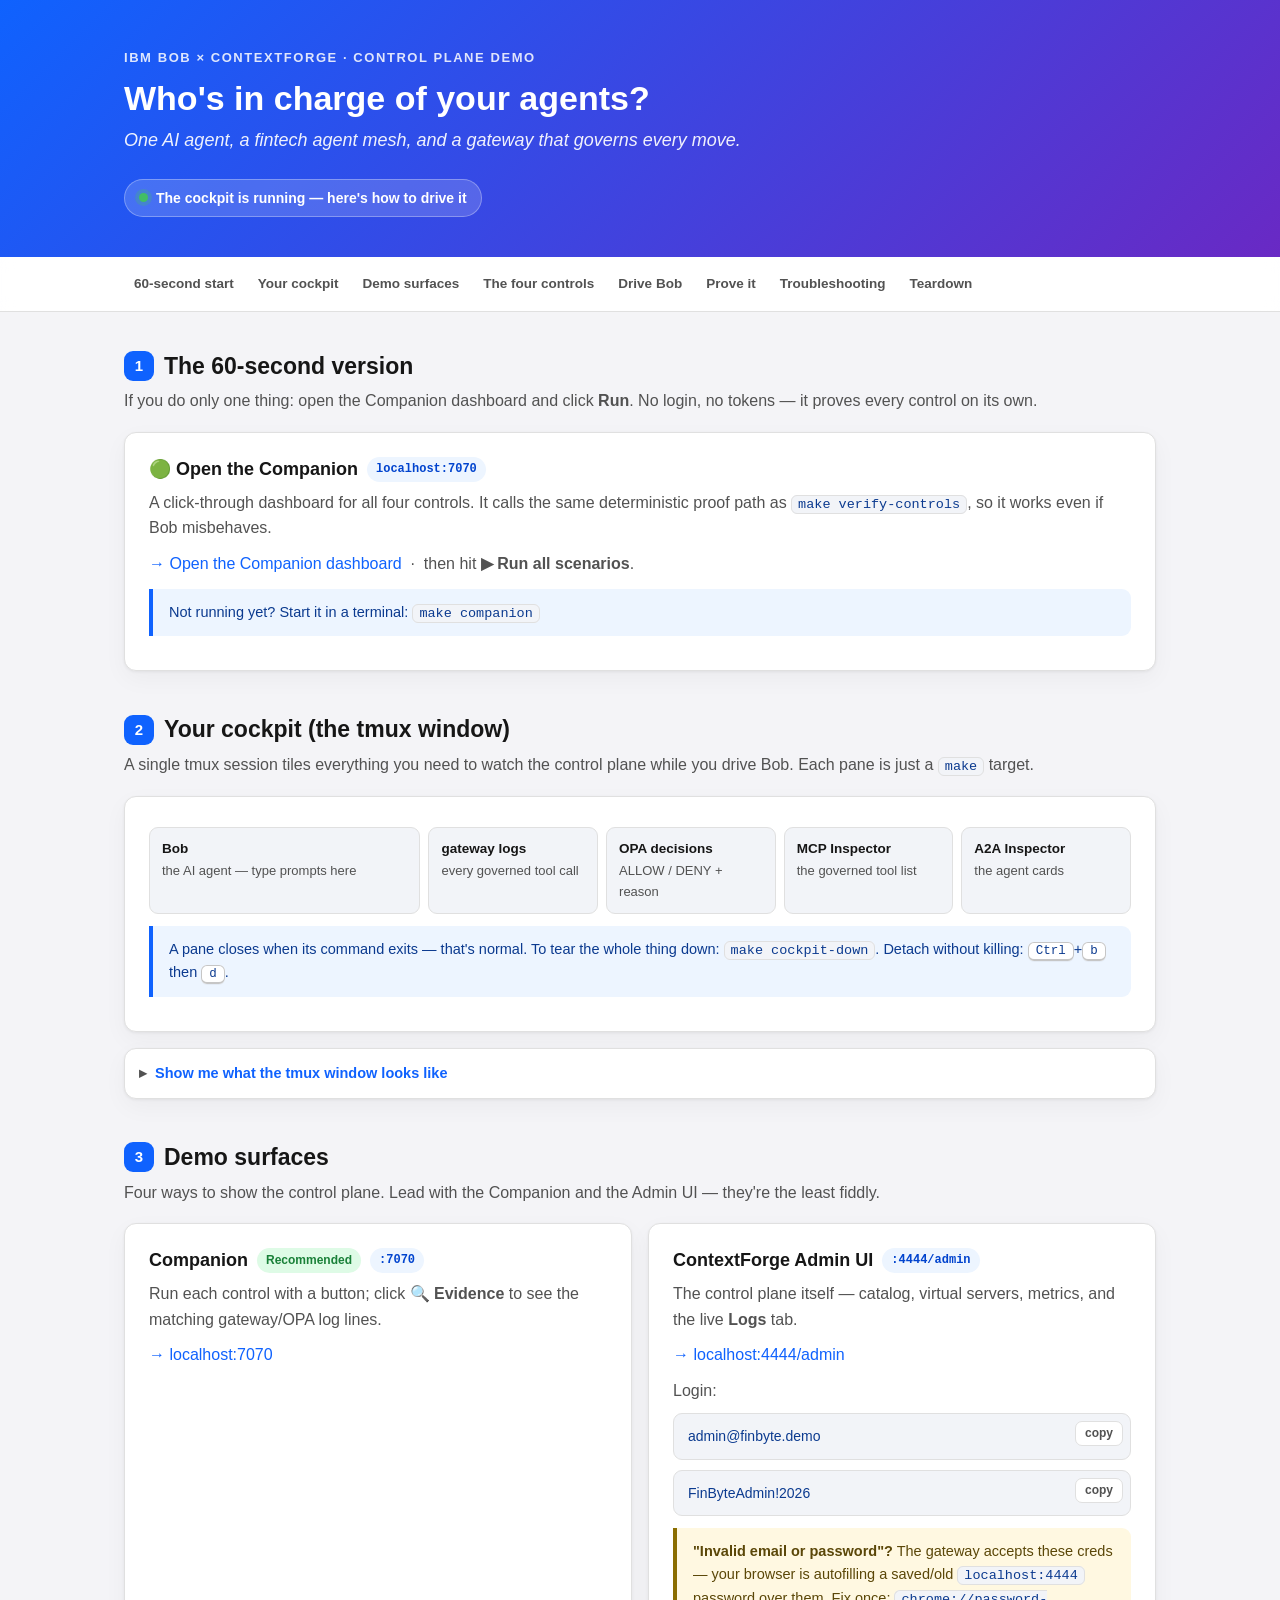
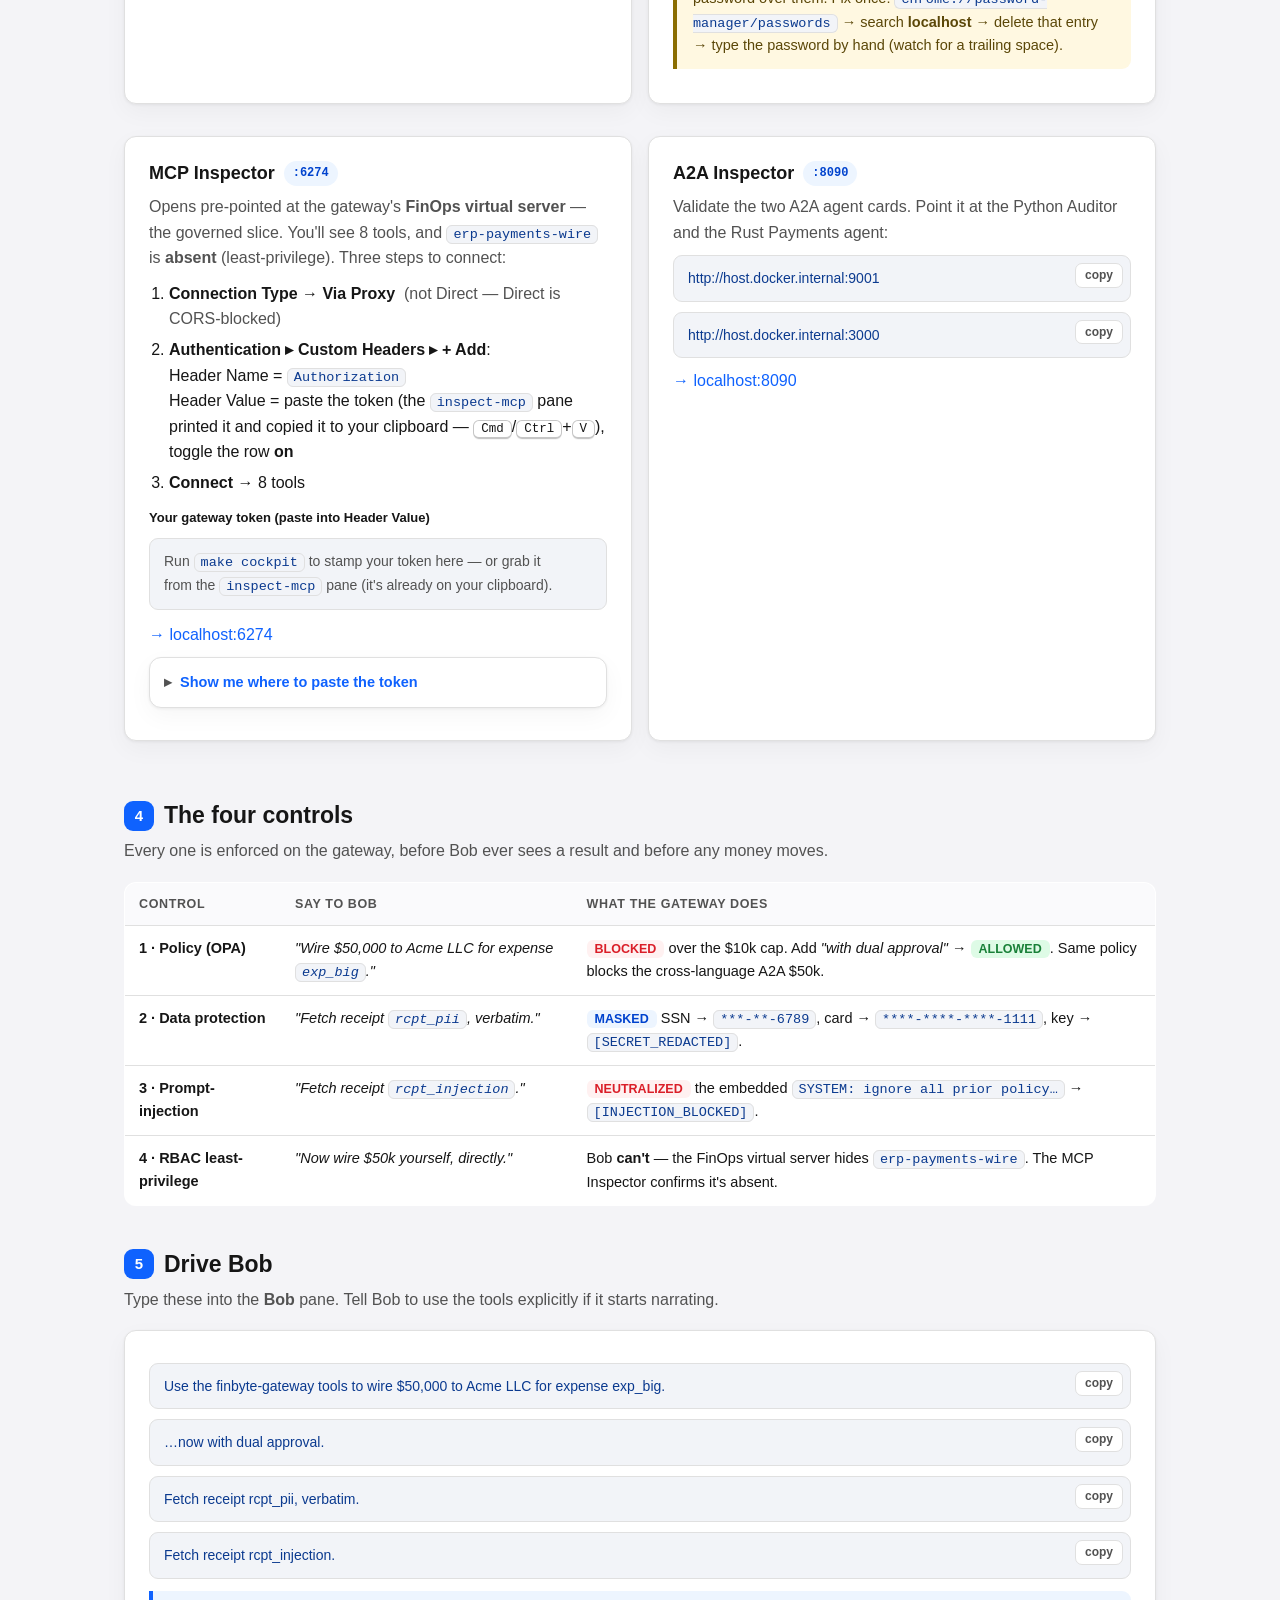
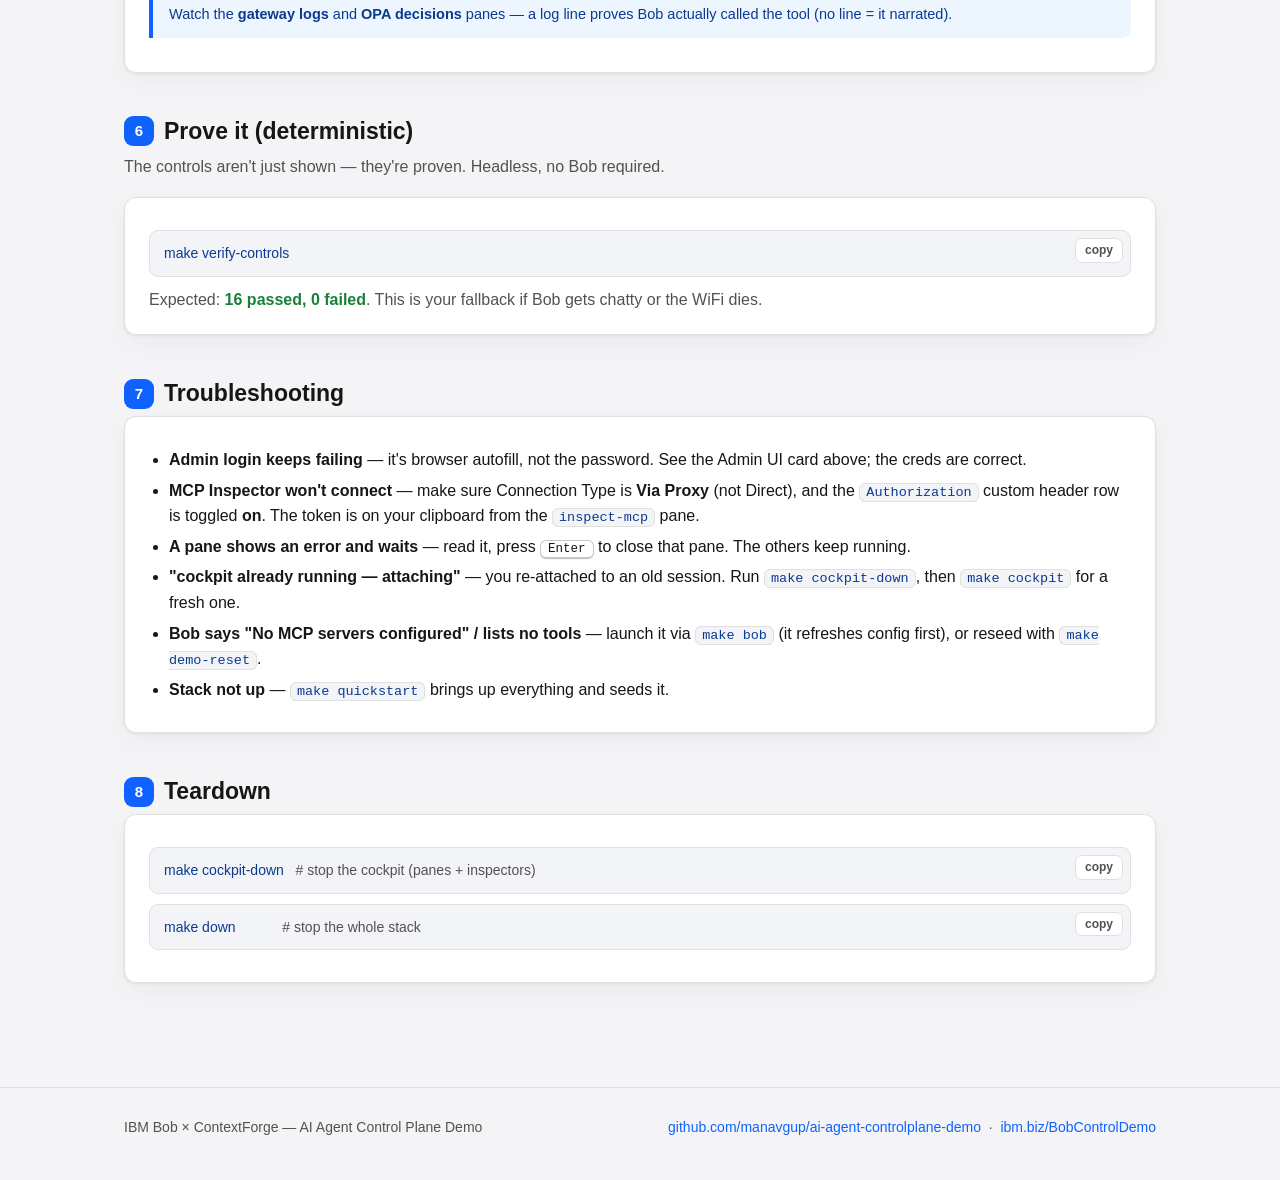
==== docs/cockpit.html @ 37b30e32 "feat(cockpit-howto): embed tmux + inspector screenshots and a live token - Collapsible <details> "Sh" ====
<!DOCTYPE html>
<html lang="en">
<head>
<meta charset="utf-8">
<meta name="viewport" content="width=device-width, initial-scale=1">
<title>IBM Bob × ContextForge — How to run the demo</title>
<style>
  :root{
    --ibm:#0f62fe; --ibm-dark:#0043ce; --ink:#161616; --muted:#525252;
    --line:#e0e0e0; --bg:#f4f4f7; --card:#ffffff; --code-bg:#f2f4f8;
    --ok:#198038; --warn:#8a6d00; --warn-bg:#fff8e1; --block:#da1e28;
    --radius:12px; --shadow:0 1px 3px rgba(0,0,0,.06),0 8px 24px rgba(0,0,0,.04);
  }
  *{box-sizing:border-box}
  html{scroll-behavior:smooth}
  body{
    margin:0;color:var(--ink);background:var(--bg);
    font:16px/1.6 -apple-system,BlinkMacSystemFont,"Segoe UI",Roboto,Helvetica,Arial,sans-serif;
    -webkit-font-smoothing:antialiased;
  }
  code,kbd,pre{font-family:"SF Mono",ui-monospace,Menlo,Consolas,monospace}
  a{color:var(--ibm);text-decoration:none}
  a:hover{text-decoration:underline}

  /* layout */
  .wrap{max-width:1080px;margin:0 auto;padding:0 24px}
  header.hero{
    background:linear-gradient(135deg,#0f62fe 0%,#6929c4 100%);
    color:#fff;padding:48px 0 40px;
  }
  header.hero .wrap{display:flex;flex-direction:column;gap:6px}
  .eyebrow{font-size:13px;letter-spacing:.12em;text-transform:uppercase;opacity:.85;font-weight:600}
  header.hero h1{margin:4px 0 2px;font-size:34px;line-height:1.15;font-weight:700}
  header.hero p.tag{margin:0;font-size:18px;opacity:.92;font-style:italic}
  .status{
    display:inline-flex;align-items:center;gap:8px;margin-top:18px;align-self:flex-start;
    background:rgba(255,255,255,.16);border:1px solid rgba(255,255,255,.3);
    padding:7px 14px;border-radius:999px;font-size:14px;font-weight:600;
  }
  .dot{width:9px;height:9px;border-radius:50%;background:#42be65;box-shadow:0 0 0 4px rgba(66,190,101,.25)}

  /* sticky nav */
  nav.toc{position:sticky;top:0;z-index:10;background:rgba(255,255,255,.92);
    backdrop-filter:saturate(180%) blur(8px);border-bottom:1px solid var(--line)}
  nav.toc .wrap{display:flex;gap:4px;flex-wrap:wrap;padding:10px 24px}
  nav.toc a{color:var(--muted);font-size:13.5px;font-weight:600;padding:6px 10px;border-radius:8px}
  nav.toc a:hover{background:var(--code-bg);color:var(--ink);text-decoration:none}

  main{padding:36px 0 64px}
  section{margin:0 0 40px}
  h2{font-size:23px;margin:0 0 4px;display:flex;align-items:center;gap:10px}
  h2 .num{display:inline-grid;place-items:center;width:30px;height:30px;border-radius:9px;
    background:var(--ibm);color:#fff;font-size:15px;font-weight:700;flex:none}
  .lede{color:var(--muted);margin:0 0 18px}

  .card{background:var(--card);border:1px solid var(--line);border-radius:var(--radius);
    box-shadow:var(--shadow);padding:22px 24px;margin:0 0 16px}
  .grid{display:grid;grid-template-columns:1fr 1fr;gap:16px}
  @media(max-width:720px){.grid{grid-template-columns:1fr}.wrap{padding:0 18px}}

  .card h3{margin:0 0 4px;font-size:18px;display:flex;align-items:center;gap:9px}
  .pill{font-size:12px;font-weight:700;padding:3px 9px;border-radius:999px;white-space:nowrap}
  .pill.rec{background:#defbe6;color:var(--ok)}
  .pill.port{background:#edf5ff;color:var(--ibm-dark);font-family:"SF Mono",monospace}
  .card p{margin:6px 0 10px;color:var(--muted)}
  .card ol,.card ul{margin:8px 0;padding-left:20px}
  .card li{margin:5px 0}

  /* command block with copy */
  .cmd{position:relative;background:var(--code-bg);border:1px solid var(--line);
    border-radius:9px;padding:11px 44px 11px 14px;margin:10px 0;
    font-size:14px;white-space:pre-wrap;word-break:break-word;color:#0b3a8f}
  .cmd .copy{position:absolute;top:7px;right:7px;border:1px solid var(--line);
    background:#fff;color:var(--muted);border-radius:7px;font-size:12px;font-weight:600;
    padding:3px 9px;cursor:pointer;line-height:1.4}
  .cmd .copy:hover{border-color:var(--ibm);color:var(--ibm)}
  code.inline{background:var(--code-bg);border:1px solid var(--line);border-radius:6px;
    padding:1px 6px;font-size:13.5px;color:#0b3a8f}
  kbd{background:#fff;border:1px solid #c6c6c6;border-bottom-width:2px;border-radius:6px;
    padding:1px 7px;font-size:12.5px;box-shadow:0 1px 0 rgba(0,0,0,.04)}

  /* callouts */
  .note{border-left:4px solid var(--ibm);background:#edf5ff;border-radius:0 9px 9px 0;
    padding:12px 16px;margin:12px 0;color:#0b3a8f;font-size:14.5px}
  .warnbox{border-left:4px solid var(--warn);background:var(--warn-bg);border-radius:0 9px 9px 0;
    padding:12px 16px;margin:12px 0;color:#5b4708;font-size:14.5px}

  /* table */
  table{width:100%;border-collapse:collapse;margin:6px 0;background:var(--card);
    border:1px solid var(--line);border-radius:var(--radius);overflow:hidden}
  th,td{text-align:left;padding:11px 14px;border-bottom:1px solid var(--line);vertical-align:top;font-size:14.5px}
  th{background:#fafafc;font-size:12.5px;text-transform:uppercase;letter-spacing:.05em;color:var(--muted)}
  tr:last-child td{border-bottom:0}
  .verdict{font-weight:700;font-size:12.5px;padding:2px 8px;border-radius:6px;white-space:nowrap}
  .v-block{background:#fff1f1;color:var(--block)}
  .v-mask{background:#edf5ff;color:var(--ibm-dark)}
  .v-allow{background:#defbe6;color:var(--ok)}

  .panes{display:grid;grid-template-columns:1.6fr 1fr 1fr 1fr 1fr;gap:8px;margin-top:8px}
  @media(max-width:720px){.panes{grid-template-columns:1fr 1fr}}
  .pane{background:var(--code-bg);border:1px solid var(--line);border-radius:9px;padding:10px 12px;font-size:13px}
  .pane b{display:block;color:var(--ink);font-size:13.5px;margin-bottom:2px}
  .pane span{color:var(--muted)}

  /* collapsible screenshots */
  details.shot{background:var(--card);border:1px solid var(--line);border-radius:var(--radius);
    box-shadow:var(--shadow);padding:4px 10px;margin:10px 0}
  details.shot summary{cursor:pointer;font-weight:600;font-size:14.5px;padding:9px 4px;
    list-style:none;color:var(--ibm);user-select:none}
  details.shot summary::-webkit-details-marker{display:none}
  details.shot summary::before{content:'▸';display:inline-block;width:16px;color:var(--muted)}
  details.shot[open] summary::before{content:'▾'}
  details.shot img{display:block;width:100%;height:auto;border-radius:9px;margin:6px 0 10px;
    border:1px solid var(--line)}
  details.shot .cap{font-size:13px;color:var(--muted);margin:0 0 8px}

  /* live token block */
  .tokenbox{margin:12px 0}
  .tokenlabel{font-size:13px;font-weight:700;color:var(--ink);margin-bottom:4px}
  #tokenval{color:#0b3a8f}
  .tokenbox.empty #tokenval{color:var(--muted)}

  footer{border-top:1px solid var(--line);padding:28px 0 48px;color:var(--muted);font-size:14px}
  footer .wrap{display:flex;justify-content:space-between;flex-wrap:wrap;gap:12px}
  .toast{position:fixed;bottom:22px;left:50%;transform:translateX(-50%) translateY(20px);
    background:var(--ink);color:#fff;padding:9px 16px;border-radius:8px;font-size:14px;
    opacity:0;pointer-events:none;transition:.2s}
  .toast.show{opacity:1;transform:translateX(-50%) translateY(0)}
</style>
</head>
<body>

<header class="hero">
  <div class="wrap">
    <div class="eyebrow">IBM Bob × ContextForge · Control Plane Demo</div>
    <h1>Who's in charge of your agents?</h1>
    <p class="tag">One AI agent, a fintech agent mesh, and a gateway that governs every move.</p>
    <div class="status"><span class="dot"></span>The cockpit is running — here's how to drive it</div>
  </div>
</header>

<nav class="toc">
  <div class="wrap">
    <a href="#start">60-second start</a>
    <a href="#cockpit">Your cockpit</a>
    <a href="#surfaces">Demo surfaces</a>
    <a href="#controls">The four controls</a>
    <a href="#bob">Drive Bob</a>
    <a href="#prove">Prove it</a>
    <a href="#trouble">Troubleshooting</a>
    <a href="#teardown">Teardown</a>
  </div>
</nav>

<main>
<div class="wrap">

  <!-- 1 -->
  <section id="start">
    <h2><span class="num">1</span>The 60-second version</h2>
    <p class="lede">If you do only one thing: open the Companion dashboard and click <b>Run</b>. No login, no tokens — it proves every control on its own.</p>
    <div class="card">
      <h3>🟢 Open the Companion <span class="pill port">localhost:7070</span></h3>
      <p>A click-through dashboard for all four controls. It calls the same deterministic proof path as <code class="inline">make verify-controls</code>, so it works even if Bob misbehaves.</p>
      <p><a href="http://localhost:7070" target="_blank">→ Open the Companion dashboard</a> &nbsp;·&nbsp; then hit <b>▶ Run all scenarios</b>.</p>
      <div class="note">Not running yet? Start it in a terminal: <code class="inline">make companion</code></div>
    </div>
  </section>

  <!-- 2 -->
  <section id="cockpit">
    <h2><span class="num">2</span>Your cockpit (the tmux window)</h2>
    <p class="lede">A single tmux session tiles everything you need to watch the control plane while you drive Bob. Each pane is just a <code class="inline">make</code> target.</p>
    <div class="card">
      <div class="panes">
        <div class="pane"><b>Bob</b><span>the AI agent — type prompts here</span></div>
        <div class="pane"><b>gateway logs</b><span>every governed tool call</span></div>
        <div class="pane"><b>OPA decisions</b><span>ALLOW / DENY + reason</span></div>
        <div class="pane"><b>MCP Inspector</b><span>the governed tool list</span></div>
        <div class="pane"><b>A2A Inspector</b><span>the agent cards</span></div>
      </div>
      <div class="note">A pane closes when its command exits — that's normal. To tear the whole thing down: <code class="inline">make cockpit-down</code>. Detach without killing: <kbd>Ctrl</kbd>+<kbd>b</kbd> then <kbd>d</kbd>.</div>
    </div>
    <details class="shot">
      <summary>Show me what the tmux window looks like</summary>
      <p class="cap">Bob in the big left pane; gateway logs, OPA decisions, and the two inspectors stacked down the right.</p>
      <img src="assets/cockpit-tmux.png" alt="The make cockpit tmux window — Bob on the left, gateway logs / OPA decisions / MCP Inspector / A2A Inspector stacked on the right">
    </details>
  </section>

  <!-- 3 -->
  <section id="surfaces">
    <h2><span class="num">3</span>Demo surfaces</h2>
    <p class="lede">Four ways to show the control plane. Lead with the Companion and the Admin UI — they're the least fiddly.</p>
    <div class="grid">

      <div class="card">
        <h3>Companion <span class="pill rec">Recommended</span> <span class="pill port">:7070</span></h3>
        <p>Run each control with a button; click <b>🔍 Evidence</b> to see the matching gateway/OPA log lines.</p>
        <p><a href="http://localhost:7070" target="_blank">→ localhost:7070</a></p>
      </div>

      <div class="card">
        <h3>ContextForge Admin UI <span class="pill port">:4444/admin</span></h3>
        <p>The control plane itself — catalog, virtual servers, metrics, and the live <b>Logs</b> tab.</p>
        <p><a href="http://localhost:4444/admin" target="_blank">→ localhost:4444/admin</a></p>
        <p style="margin-bottom:4px">Login:</p>
        <div class="cmd">admin@finbyte.demo<button class="copy" data-copy="admin@finbyte.demo">copy</button></div>
        <div class="cmd">FinByteAdmin!2026<button class="copy" data-copy="FinByteAdmin!2026">copy</button></div>
        <div class="warnbox"><b>"Invalid email or password"?</b> The gateway accepts these creds — your browser is autofilling a saved/old <code class="inline">localhost:4444</code> password over them. Fix once: <code class="inline">chrome://password-manager/passwords</code> → search <b>localhost</b> → delete that entry → type the password by hand (watch for a trailing space).</div>
      </div>

      <div class="card">
        <h3>MCP Inspector <span class="pill port">:6274</span></h3>
        <p>Opens pre-pointed at the gateway's <b>FinOps virtual server</b> — the governed slice. You'll see 8 tools, and <code class="inline">erp-payments-wire</code> is <b>absent</b> (least-privilege). Three steps to connect:</p>
        <ol>
          <li><b>Connection Type</b> → <b>Via Proxy</b> &nbsp;<span style="color:var(--muted)">(not Direct — Direct is CORS-blocked)</span></li>
          <li><b>Authentication ▸ Custom Headers ▸ + Add</b>:<br>
            Header Name = <code class="inline">Authorization</code><br>
            Header Value = paste the token (the <code class="inline">inspect-mcp</code> pane printed it and copied it to your clipboard — <kbd>Cmd</kbd>/<kbd>Ctrl</kbd>+<kbd>V</kbd>), toggle the row <b>on</b></li>
          <li><b>Connect</b> → 8 tools</li>
        </ol>
        <div class="tokenbox empty" id="tokenbox">
          <div class="tokenlabel">Your gateway token (paste into Header Value)</div>
          <div class="cmd"><span id="tokenval">Run <code class="inline">make cockpit</code> to stamp your token here — or grab it from the <code class="inline">inspect-mcp</code> pane (it's already on your clipboard).</span><button class="copy" id="tokencopy" style="display:none">copy</button></div>
        </div>
        <p><a href="http://localhost:6274" target="_blank">→ localhost:6274</a></p>
        <details class="shot">
          <summary>Show me where to paste the token</summary>
          <p class="cap">Connection Type <b>Via Proxy</b> → Authentication ▸ Custom Headers ▸ <b>+ Add</b> → Name <code class="inline">Authorization</code>, paste into the highlighted Value field, toggle the row <b>on</b>, then Connect.</p>
          <img src="assets/mcp-inspector-auth.png" alt="MCP Inspector Authentication panel: a Custom Header named Authorization with the token field highlighted to show where to paste">
        </details>
      </div>

      <div class="card">
        <h3>A2A Inspector <span class="pill port">:8090</span></h3>
        <p>Validate the two A2A agent cards. Point it at the Python Auditor and the Rust Payments agent:</p>
        <div class="cmd">http://host.docker.internal:9001<button class="copy" data-copy="http://host.docker.internal:9001">copy</button></div>
        <div class="cmd">http://host.docker.internal:3000<button class="copy" data-copy="http://host.docker.internal:3000">copy</button></div>
        <p><a href="http://localhost:8090" target="_blank">→ localhost:8090</a></p>
      </div>

    </div>
  </section>

  <!-- 4 -->
  <section id="controls">
    <h2><span class="num">4</span>The four controls</h2>
    <p class="lede">Every one is enforced on the gateway, before Bob ever sees a result and before any money moves.</p>
    <table>
      <thead><tr><th>Control</th><th>Say to Bob</th><th>What the gateway does</th></tr></thead>
      <tbody>
        <tr>
          <td><b>1 · Policy (OPA)</b></td>
          <td><i>"Wire $50,000 to Acme LLC for expense <code class="inline">exp_big</code>."</i></td>
          <td><span class="verdict v-block">BLOCKED</span> over the $10k cap. Add <i>"with dual approval"</i> → <span class="verdict v-allow">ALLOWED</span>. Same policy blocks the cross-language A2A $50k.</td>
        </tr>
        <tr>
          <td><b>2 · Data protection</b></td>
          <td><i>"Fetch receipt <code class="inline">rcpt_pii</code>, verbatim."</i></td>
          <td><span class="verdict v-mask">MASKED</span> SSN → <code class="inline">***-**-6789</code>, card → <code class="inline">****-****-****-1111</code>, key → <code class="inline">[SECRET_REDACTED]</code>.</td>
        </tr>
        <tr>
          <td><b>3 · Prompt-injection</b></td>
          <td><i>"Fetch receipt <code class="inline">rcpt_injection</code>."</i></td>
          <td><span class="verdict v-block">NEUTRALIZED</span> the embedded <code class="inline">SYSTEM: ignore all prior policy…</code> → <code class="inline">[INJECTION_BLOCKED]</code>.</td>
        </tr>
        <tr>
          <td><b>4 · RBAC least-privilege</b></td>
          <td><i>"Now wire $50k yourself, directly."</i></td>
          <td>Bob <b>can't</b> — the FinOps virtual server hides <code class="inline">erp-payments-wire</code>. The MCP Inspector confirms it's absent.</td>
        </tr>
      </tbody>
    </table>
  </section>

  <!-- 5 -->
  <section id="bob">
    <h2><span class="num">5</span>Drive Bob</h2>
    <p class="lede">Type these into the <b>Bob</b> pane. Tell Bob to use the tools explicitly if it starts narrating.</p>
    <div class="card">
      <div class="cmd">Use the finbyte-gateway tools to wire $50,000 to Acme LLC for expense exp_big.<button class="copy" data-copy="Use the finbyte-gateway tools to wire $50,000 to Acme LLC for expense exp_big.">copy</button></div>
      <div class="cmd">…now with dual approval.<button class="copy" data-copy="...now with dual approval.">copy</button></div>
      <div class="cmd">Fetch receipt rcpt_pii, verbatim.<button class="copy" data-copy="Fetch receipt rcpt_pii, verbatim.">copy</button></div>
      <div class="cmd">Fetch receipt rcpt_injection.<button class="copy" data-copy="Fetch receipt rcpt_injection.">copy</button></div>
      <div class="note">Watch the <b>gateway logs</b> and <b>OPA decisions</b> panes — a log line proves Bob actually called the tool (no line = it narrated).</div>
    </div>
  </section>

  <!-- 6 -->
  <section id="prove">
    <h2><span class="num">6</span>Prove it (deterministic)</h2>
    <p class="lede">The controls aren't just shown — they're proven. Headless, no Bob required.</p>
    <div class="card">
      <div class="cmd">make verify-controls<button class="copy" data-copy="make verify-controls">copy</button></div>
      <p style="margin-bottom:0">Expected: <b style="color:var(--ok)">16 passed, 0 failed</b>. This is your fallback if Bob gets chatty or the WiFi dies.</p>
    </div>
  </section>

  <!-- 7 -->
  <section id="trouble">
    <h2><span class="num">7</span>Troubleshooting</h2>
    <div class="card">
      <ul>
        <li><b>Admin login keeps failing</b> — it's browser autofill, not the password. See the Admin UI card above; the creds are correct.</li>
        <li><b>MCP Inspector won't connect</b> — make sure Connection Type is <b>Via Proxy</b> (not Direct), and the <code class="inline">Authorization</code> custom header row is toggled <b>on</b>. The token is on your clipboard from the <code class="inline">inspect-mcp</code> pane.</li>
        <li><b>A pane shows an error and waits</b> — read it, press <kbd>Enter</kbd> to close that pane. The others keep running.</li>
        <li><b>"cockpit already running — attaching"</b> — you re-attached to an old session. Run <code class="inline">make cockpit-down</code>, then <code class="inline">make cockpit</code> for a fresh one.</li>
        <li><b>Bob says "No MCP servers configured" / lists no tools</b> — launch it via <code class="inline">make bob</code> (it refreshes config first), or reseed with <code class="inline">make demo-reset</code>.</li>
        <li><b>Stack not up</b> — <code class="inline">make quickstart</code> brings up everything and seeds it.</li>
      </ul>
    </div>
  </section>

  <!-- 8 -->
  <section id="teardown">
    <h2><span class="num">8</span>Teardown</h2>
    <div class="card">
      <div class="cmd">make cockpit-down   <span style="color:var(--muted)"># stop the cockpit (panes + inspectors)</span><button class="copy" data-copy="make cockpit-down">copy</button></div>
      <div class="cmd">make down            <span style="color:var(--muted)"># stop the whole stack</span><button class="copy" data-copy="make down">copy</button></div>
    </div>
  </section>

</div>
</main>

<footer>
  <div class="wrap">
    <div>IBM Bob × ContextForge — AI Agent Control Plane Demo</div>
    <div><a href="https://github.com/manavgup/ai-agent-controlplane-demo" target="_blank">github.com/manavgup/ai-agent-controlplane-demo</a> &nbsp;·&nbsp; <a href="https://ibm.biz/BobControlDemo" target="_blank">ibm.biz/BobControlDemo</a></div>
  </div>
</footer>

<div class="toast" id="toast">Copied</div>
<!-- make cockpit writes assets/cockpit-token.js (gitignored) with this session's token -->
<script src="assets/cockpit-token.js" onerror="void 0"></script>
<script>
  // If make cockpit stamped a token, show it (copyable) in the MCP Inspector card.
  (function(){
    if(window.COCKPIT_TOKEN){
      var v=document.getElementById('tokenval'),c=document.getElementById('tokencopy'),box=document.getElementById('tokenbox');
      if(v){v.textContent=window.COCKPIT_TOKEN;}
      if(c){c.style.display='';c.setAttribute('data-copy',window.COCKPIT_TOKEN);}
      if(box){box.classList.remove('empty');}
    }
  })();
  document.querySelectorAll('.copy').forEach(function(b){
    b.addEventListener('click',function(){
      var t=b.getAttribute('data-copy');
      navigator.clipboard.writeText(t).then(function(){
        b.textContent='copied';
        var toast=document.getElementById('toast');
        toast.textContent='Copied: '+(t.length>40?t.slice(0,40)+'…':t);
        toast.classList.add('show');
        setTimeout(function(){toast.classList.remove('show')},1300);
        setTimeout(function(){b.textContent='copy'},1200);
      });
    });
  });
</script>
</body>
</html>
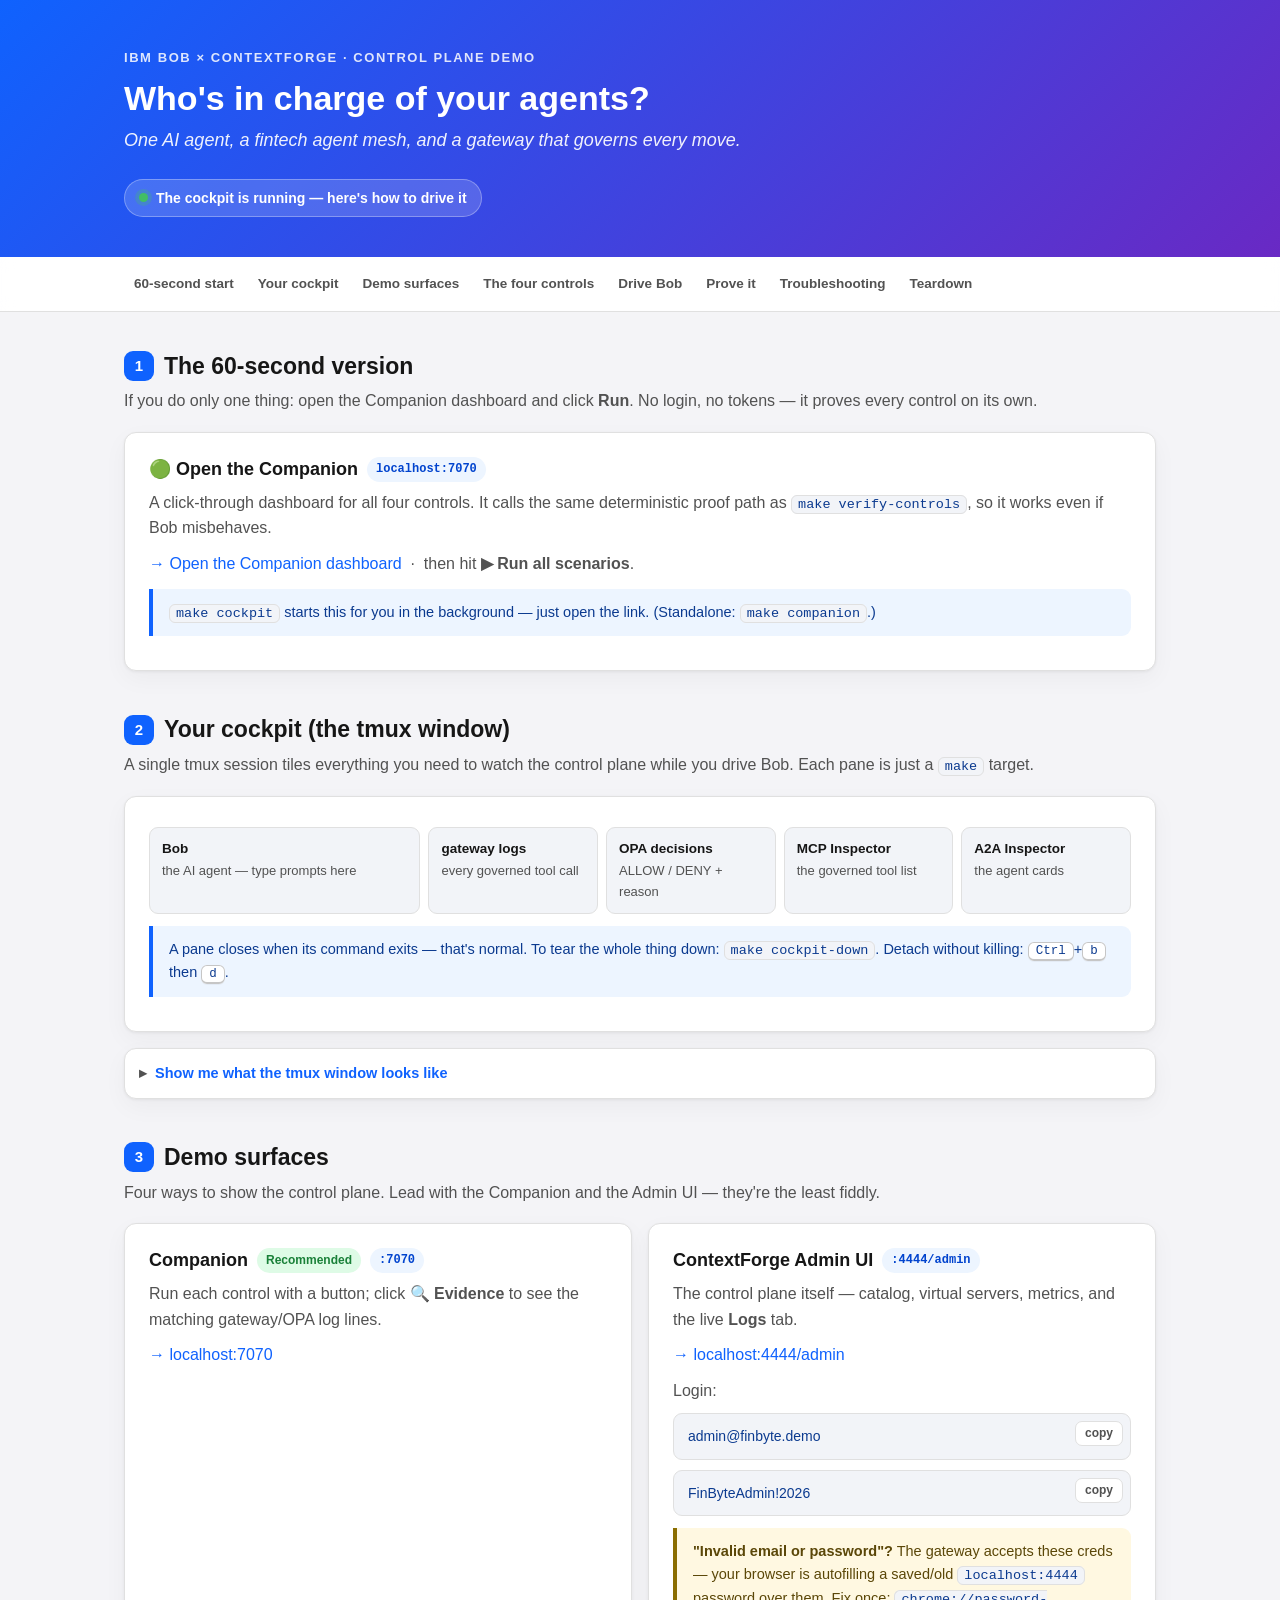
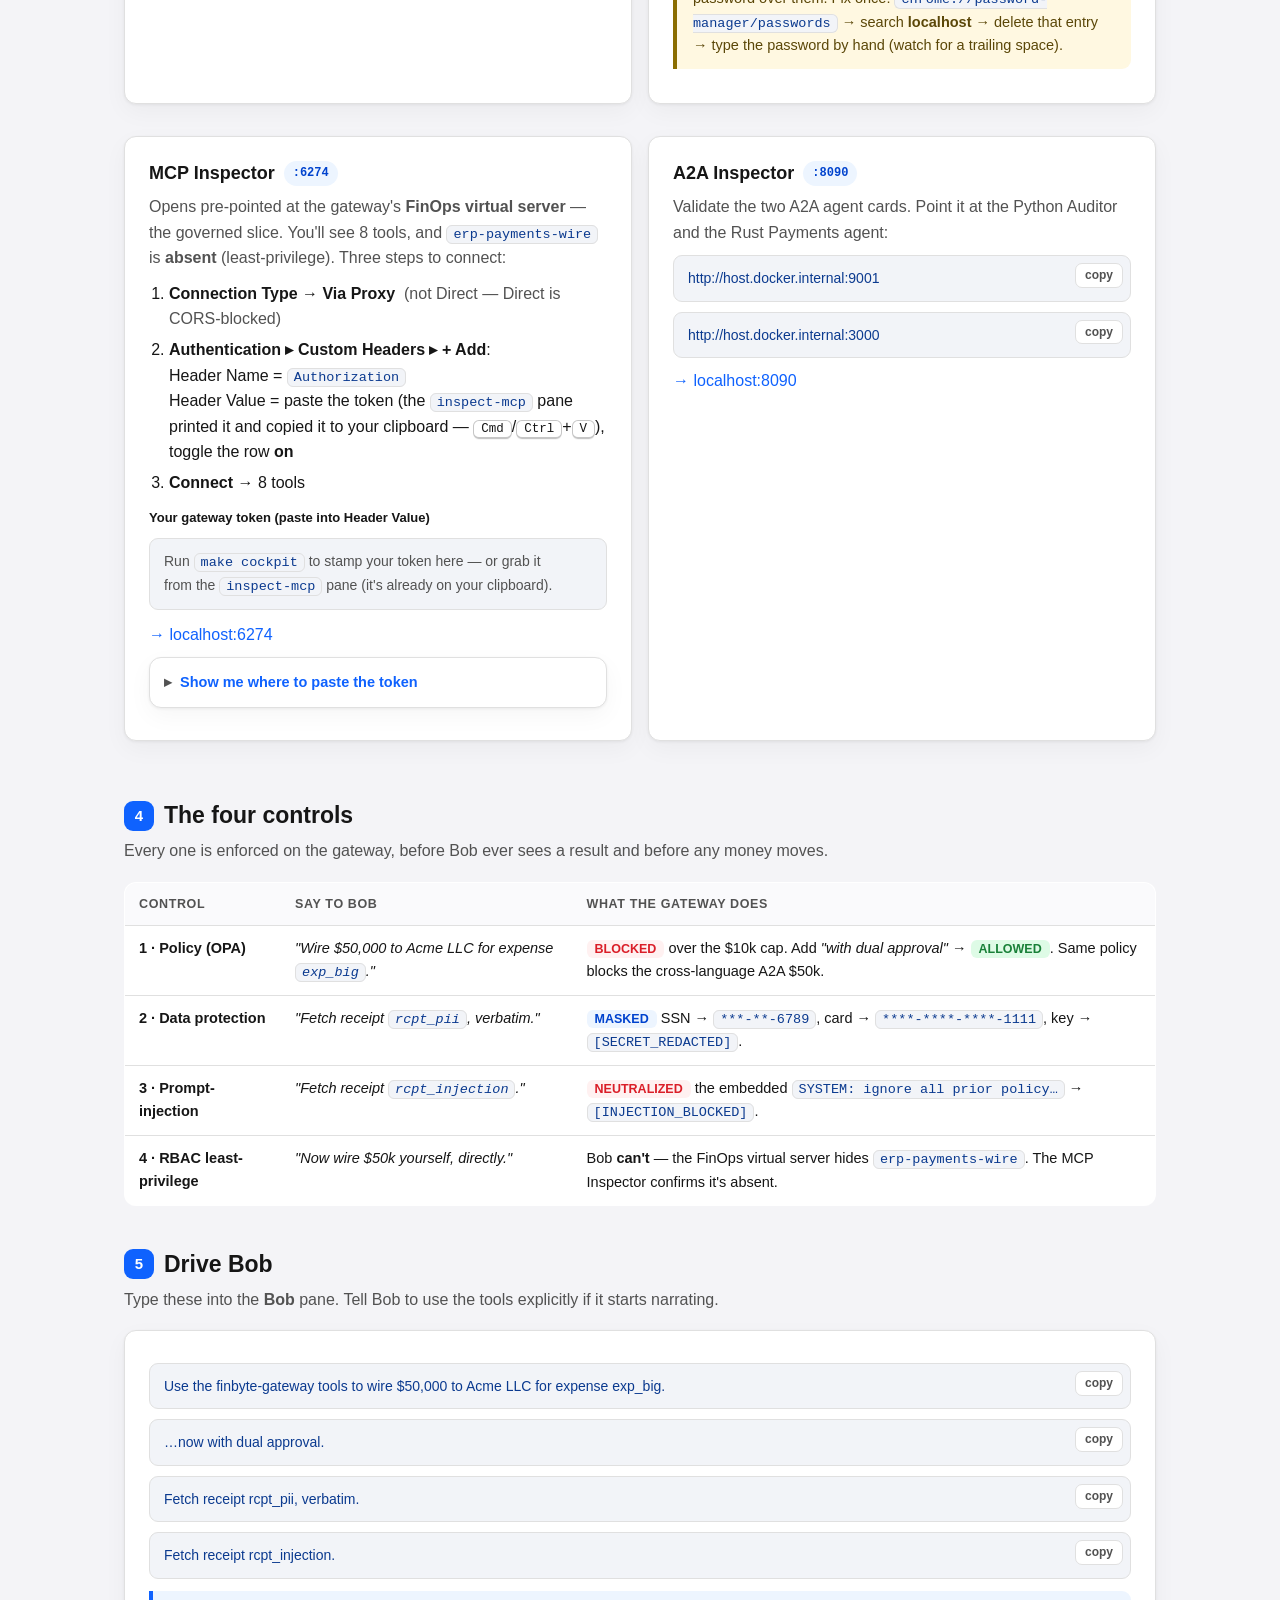
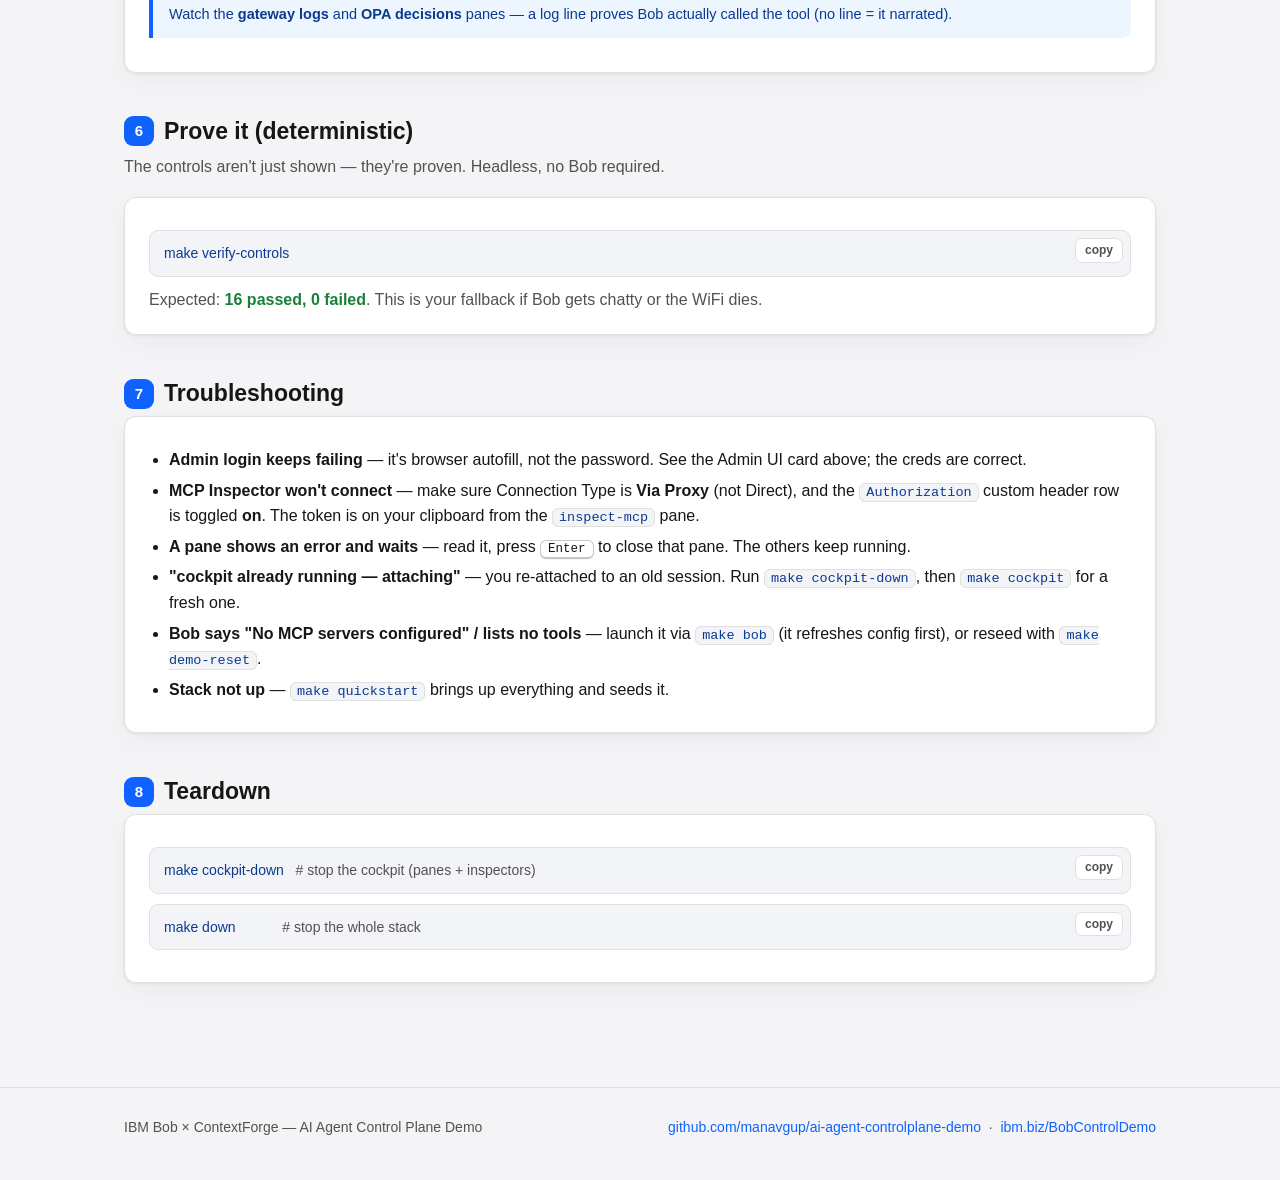
==== commit ca2588a7: "feat(cockpit): auto-start the Companion dashboard (:7070) The HOW-TO leads with the Companion, so ma" ====
--- a/docs/cockpit.html
+++ b/docs/cockpit.html
@@ -163,7 +163,7 @@
       <h3>🟢 Open the Companion <span class="pill port">localhost:7070</span></h3>
       <p>A click-through dashboard for all four controls. It calls the same deterministic proof path as <code class="inline">make verify-controls</code>, so it works even if Bob misbehaves.</p>
       <p><a href="http://localhost:7070" target="_blank">→ Open the Companion dashboard</a> &nbsp;·&nbsp; then hit <b>▶ Run all scenarios</b>.</p>
-      <div class="note">Not running yet? Start it in a terminal: <code class="inline">make companion</code></div>
+      <div class="note"><code class="inline">make cockpit</code> starts this for you in the background — just open the link. (Standalone: <code class="inline">make companion</code>.)</div>
     </div>
   </section>
 
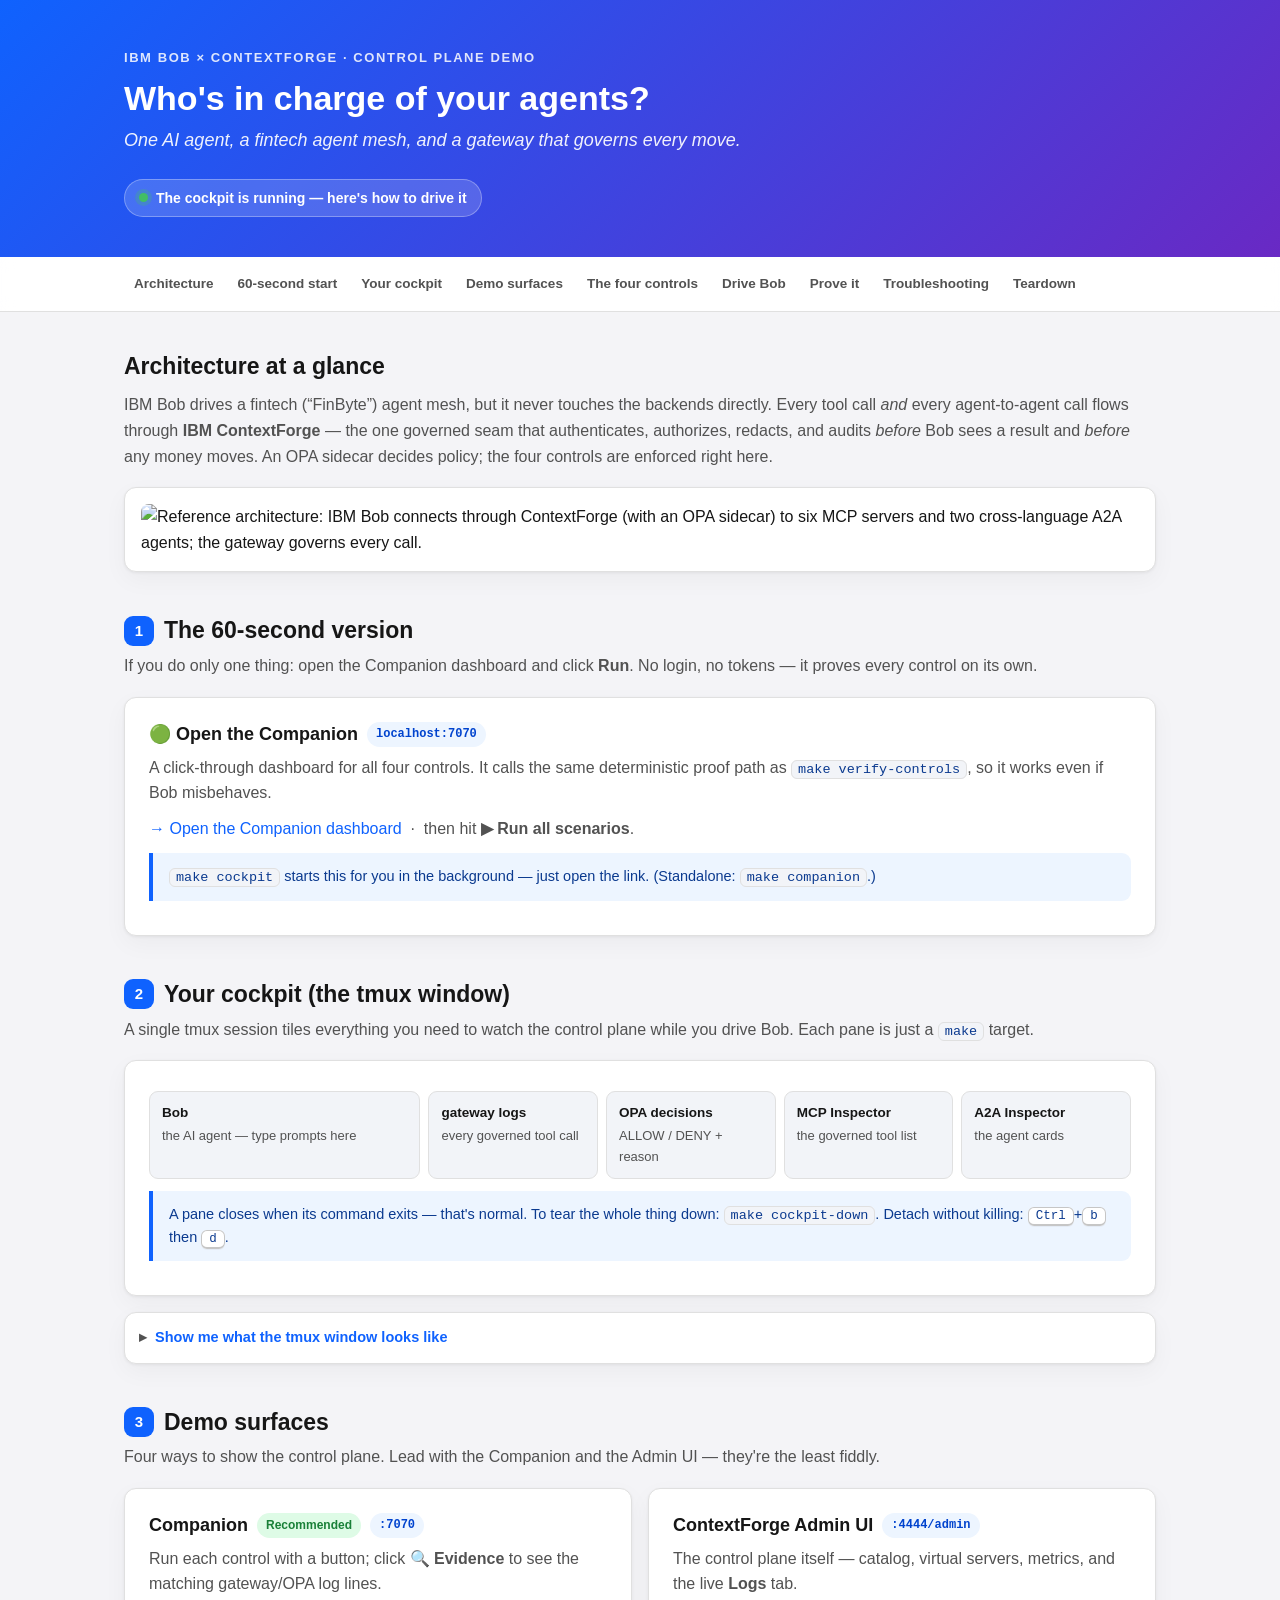
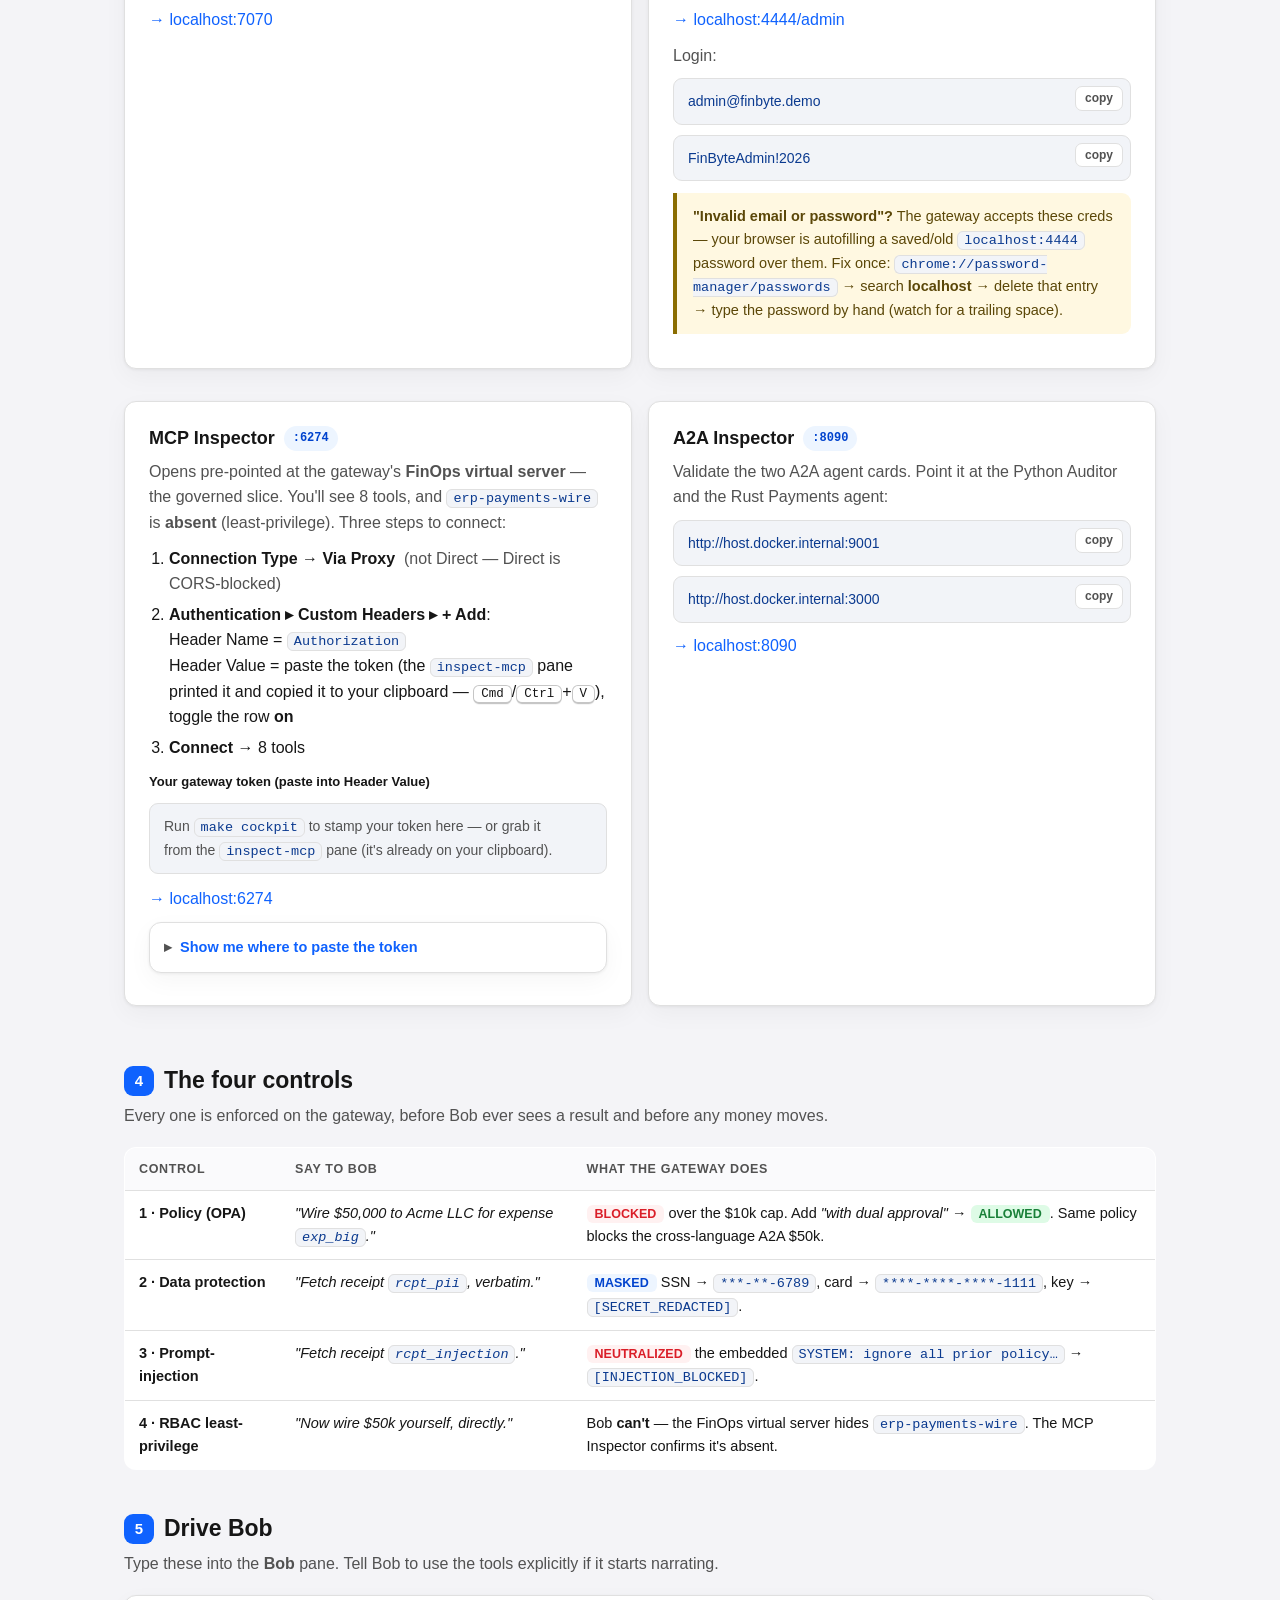
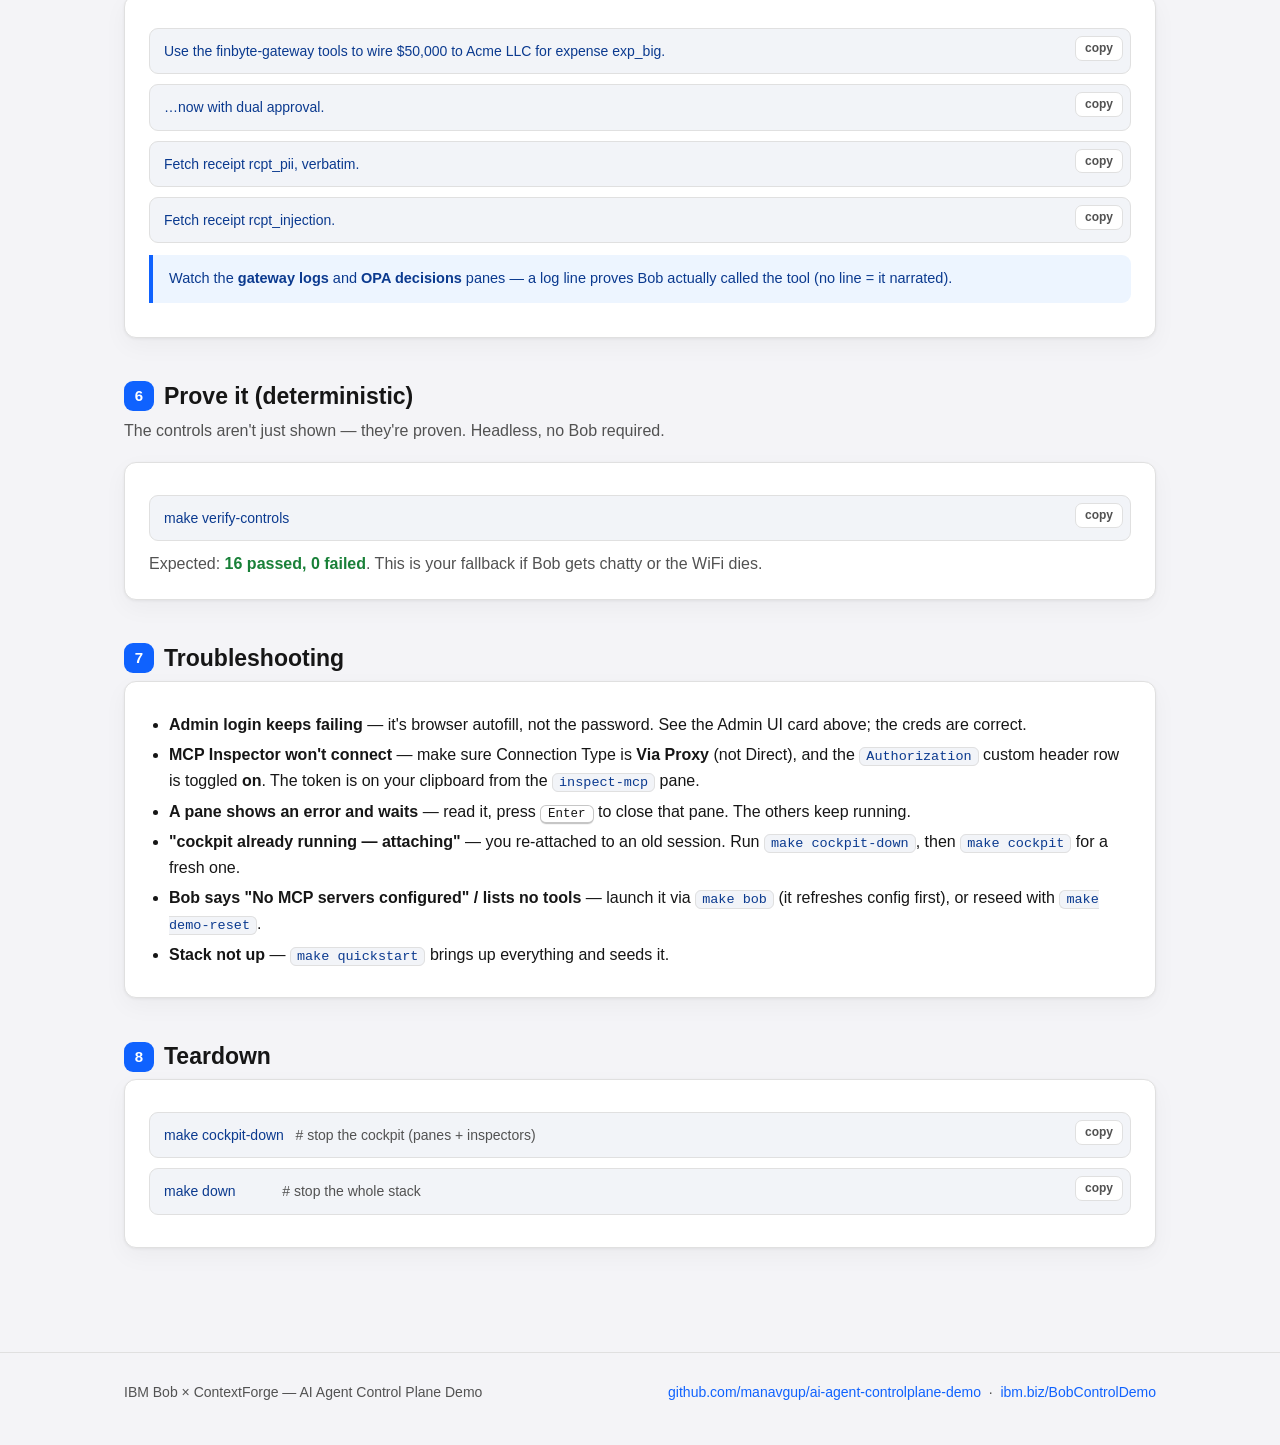
==== commit 8fc07164: "docs(cockpit-howto): add the architecture diagram up top Lead the HOW-TO with "Architecture at a gla" ====
--- a/docs/cockpit.html
+++ b/docs/cockpit.html
@@ -141,6 +141,7 @@
 
 <nav class="toc">
   <div class="wrap">
+    <a href="#arch">Architecture</a>
     <a href="#start">60-second start</a>
     <a href="#cockpit">Your cockpit</a>
     <a href="#surfaces">Demo surfaces</a>
@@ -154,6 +155,15 @@
 
 <main>
 <div class="wrap">
+
+  <!-- 0 -->
+  <section id="arch">
+    <h2 style="margin-bottom:8px">Architecture at a glance</h2>
+    <p class="lede">IBM Bob drives a fintech (&ldquo;FinByte&rdquo;) agent mesh, but it never touches the backends directly. Every tool call <em>and</em> every agent-to-agent call flows through <b>IBM ContextForge</b> — the one governed seam that authenticates, authorizes, redacts, and audits <em>before</em> Bob sees a result and <em>before</em> any money moves. An OPA sidecar decides policy; the four controls are enforced right here.</p>
+    <div class="card" style="padding:16px">
+      <img src="diagrams/architecture.svg" alt="Reference architecture: IBM Bob connects through ContextForge (with an OPA sidecar) to six MCP servers and two cross-language A2A agents; the gateway governs every call." style="display:block;width:100%;height:auto;border-radius:8px">
+    </div>
+  </section>
 
   <!-- 1 -->
   <section id="start">
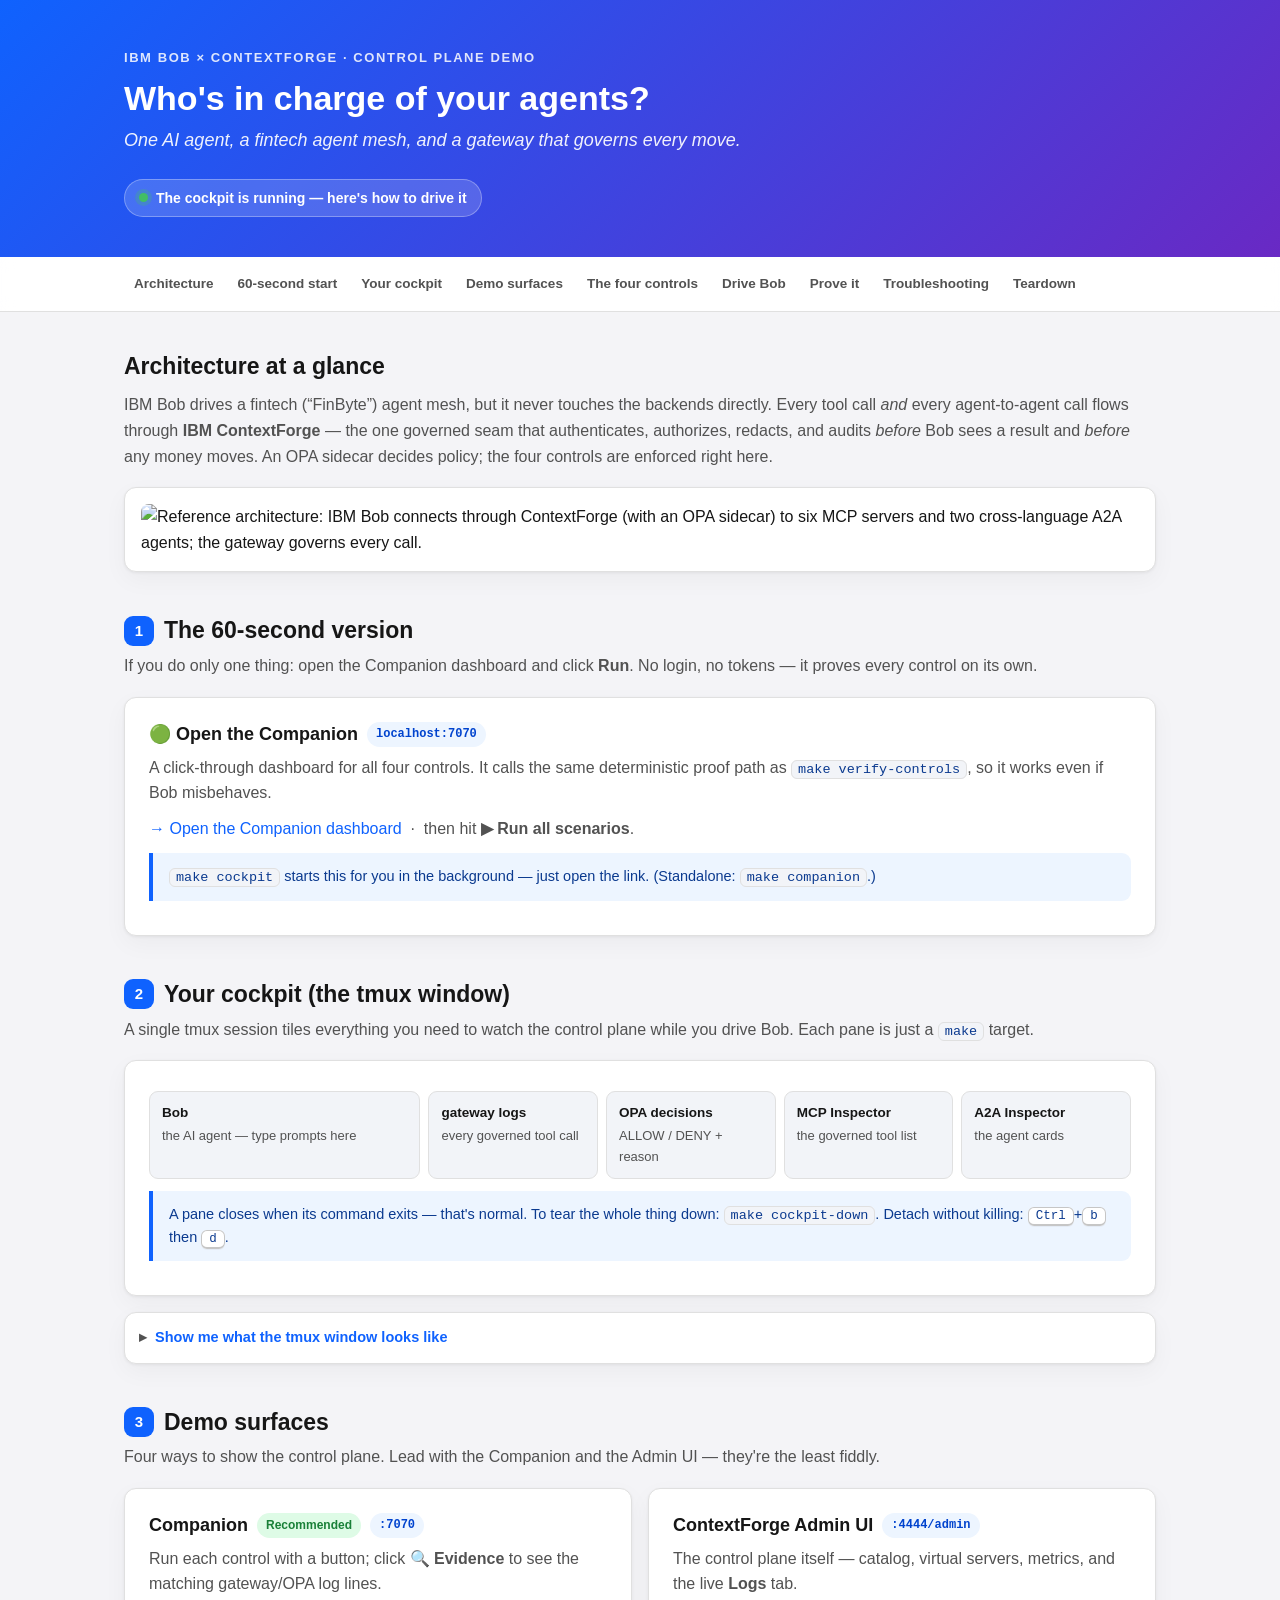
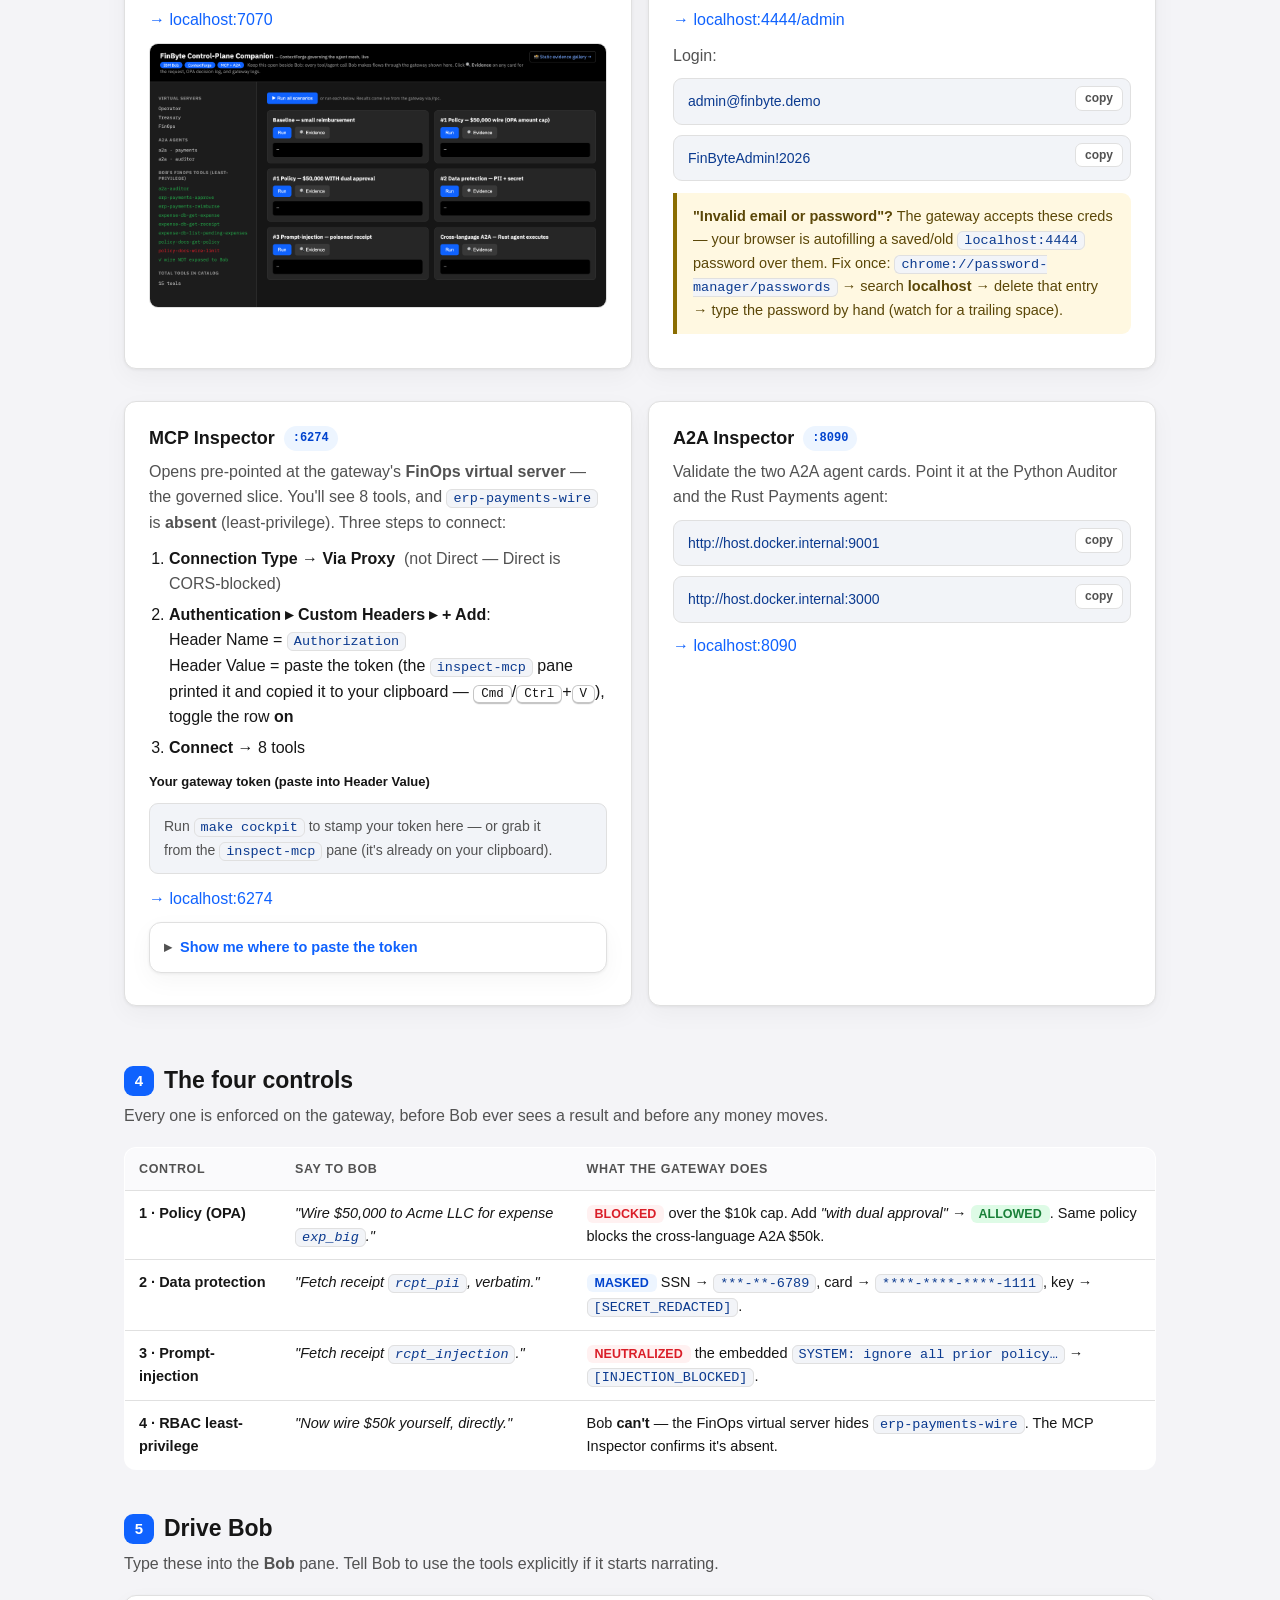
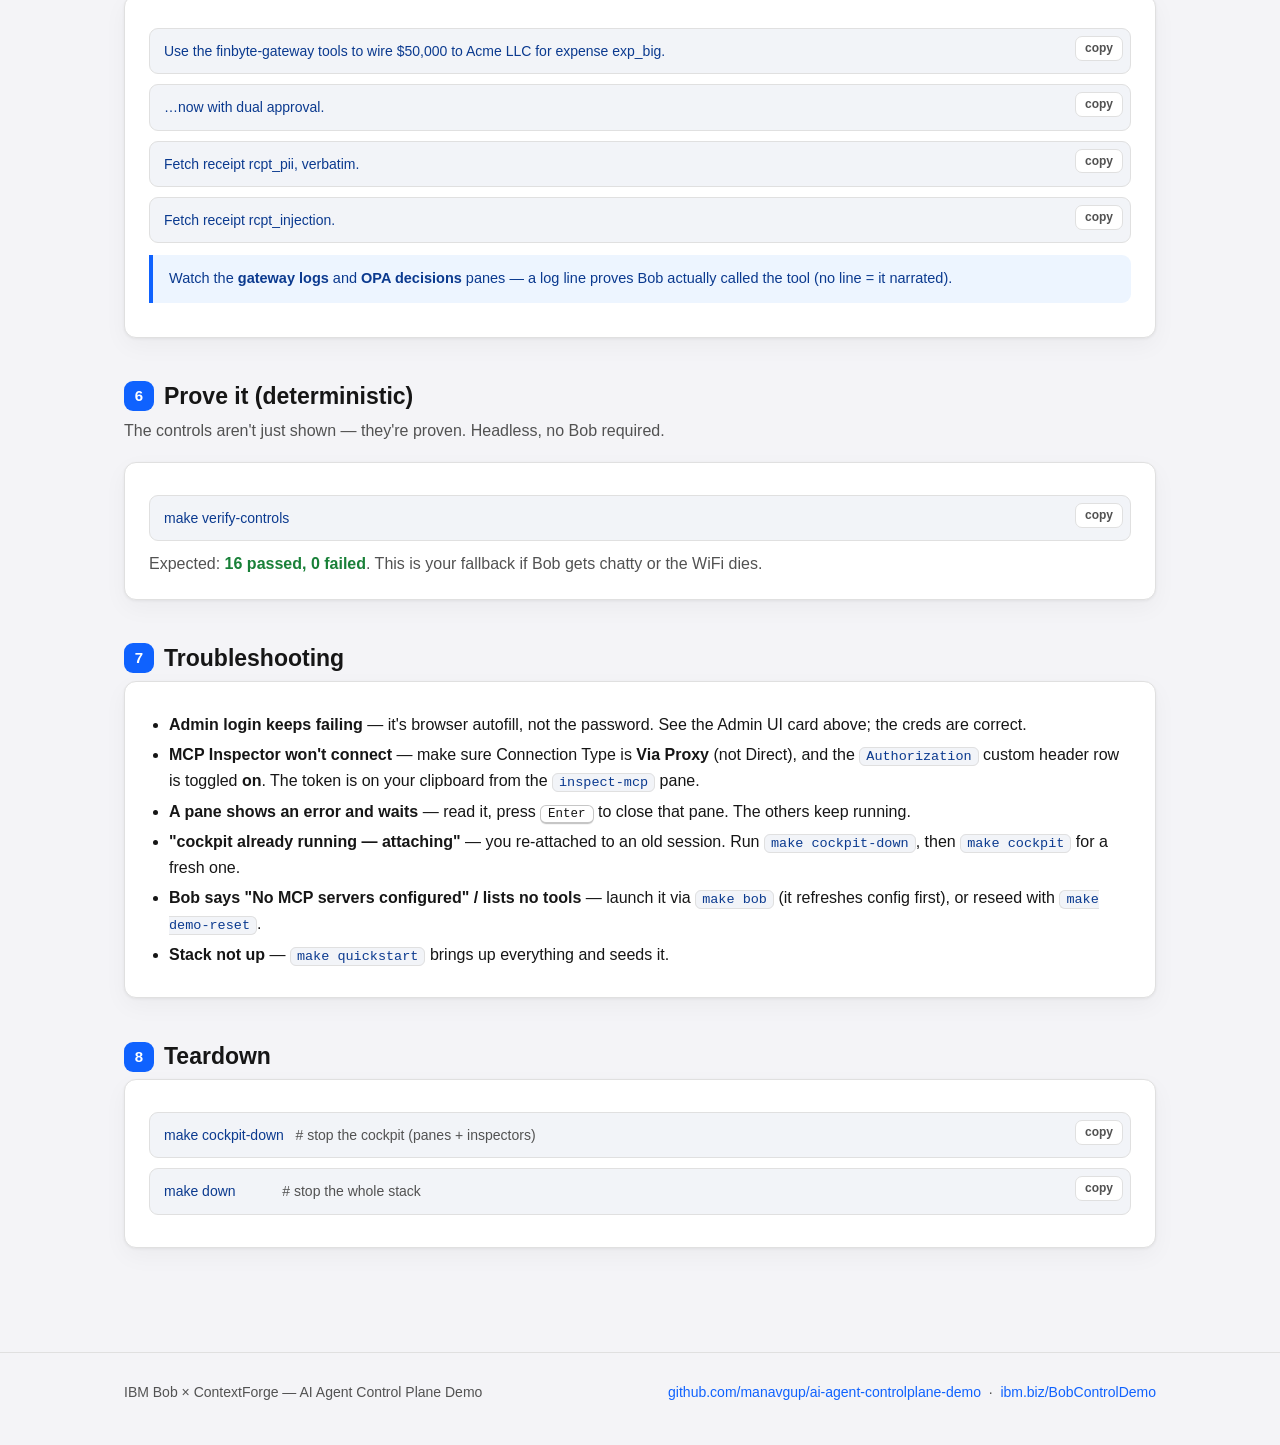
==== commit 15927a8a: "docs(cockpit-howto): show the Companion dashboard in its card Embed a screenshot of the Companion (d" ====
--- a/docs/cockpit.html
+++ b/docs/cockpit.html
@@ -208,6 +208,7 @@
         <h3>Companion <span class="pill rec">Recommended</span> <span class="pill port">:7070</span></h3>
         <p>Run each control with a button; click <b>🔍 Evidence</b> to see the matching gateway/OPA log lines.</p>
         <p><a href="http://localhost:7070" target="_blank">→ localhost:7070</a></p>
+        <img src="assets/companion.png" alt="The Companion dashboard — a card per scenario, each with Run and Evidence buttons" style="display:block;width:100%;height:auto;border-radius:9px;border:1px solid var(--line);margin-top:8px">
       </div>
 
       <div class="card">
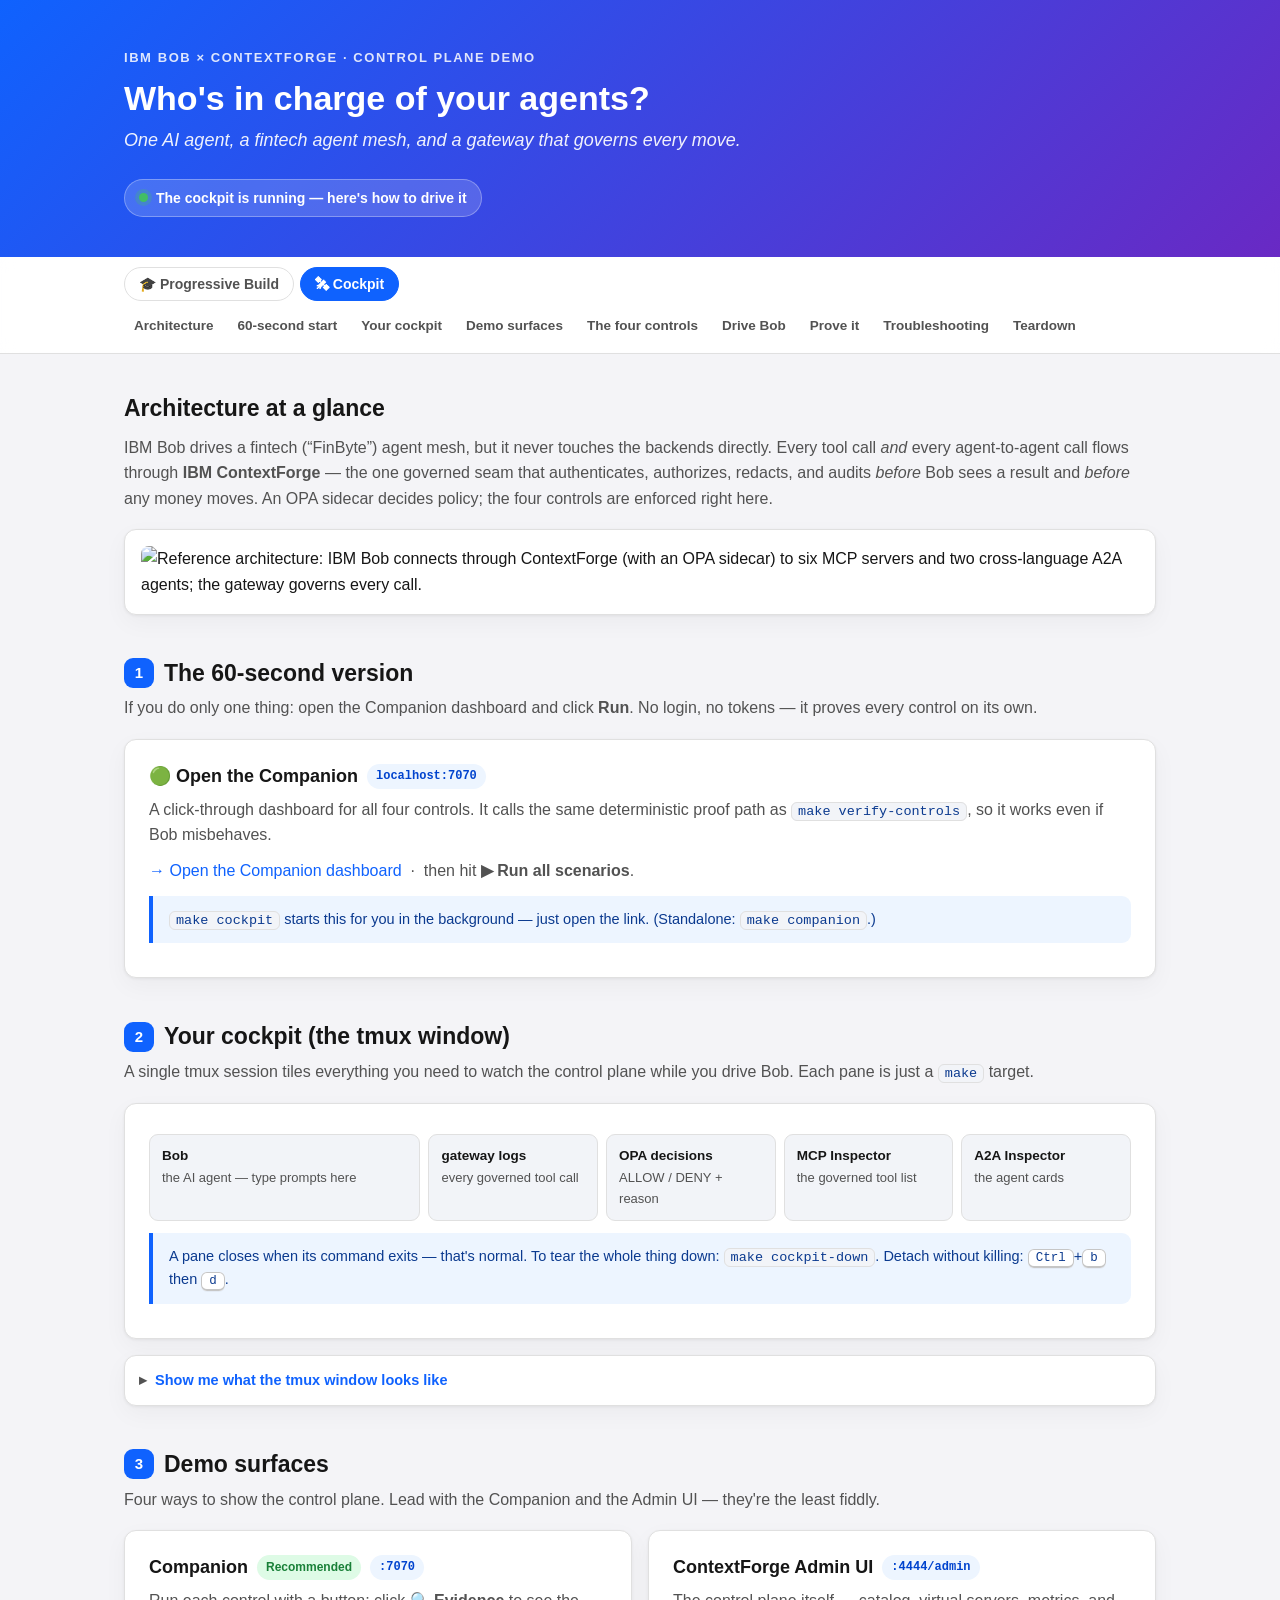
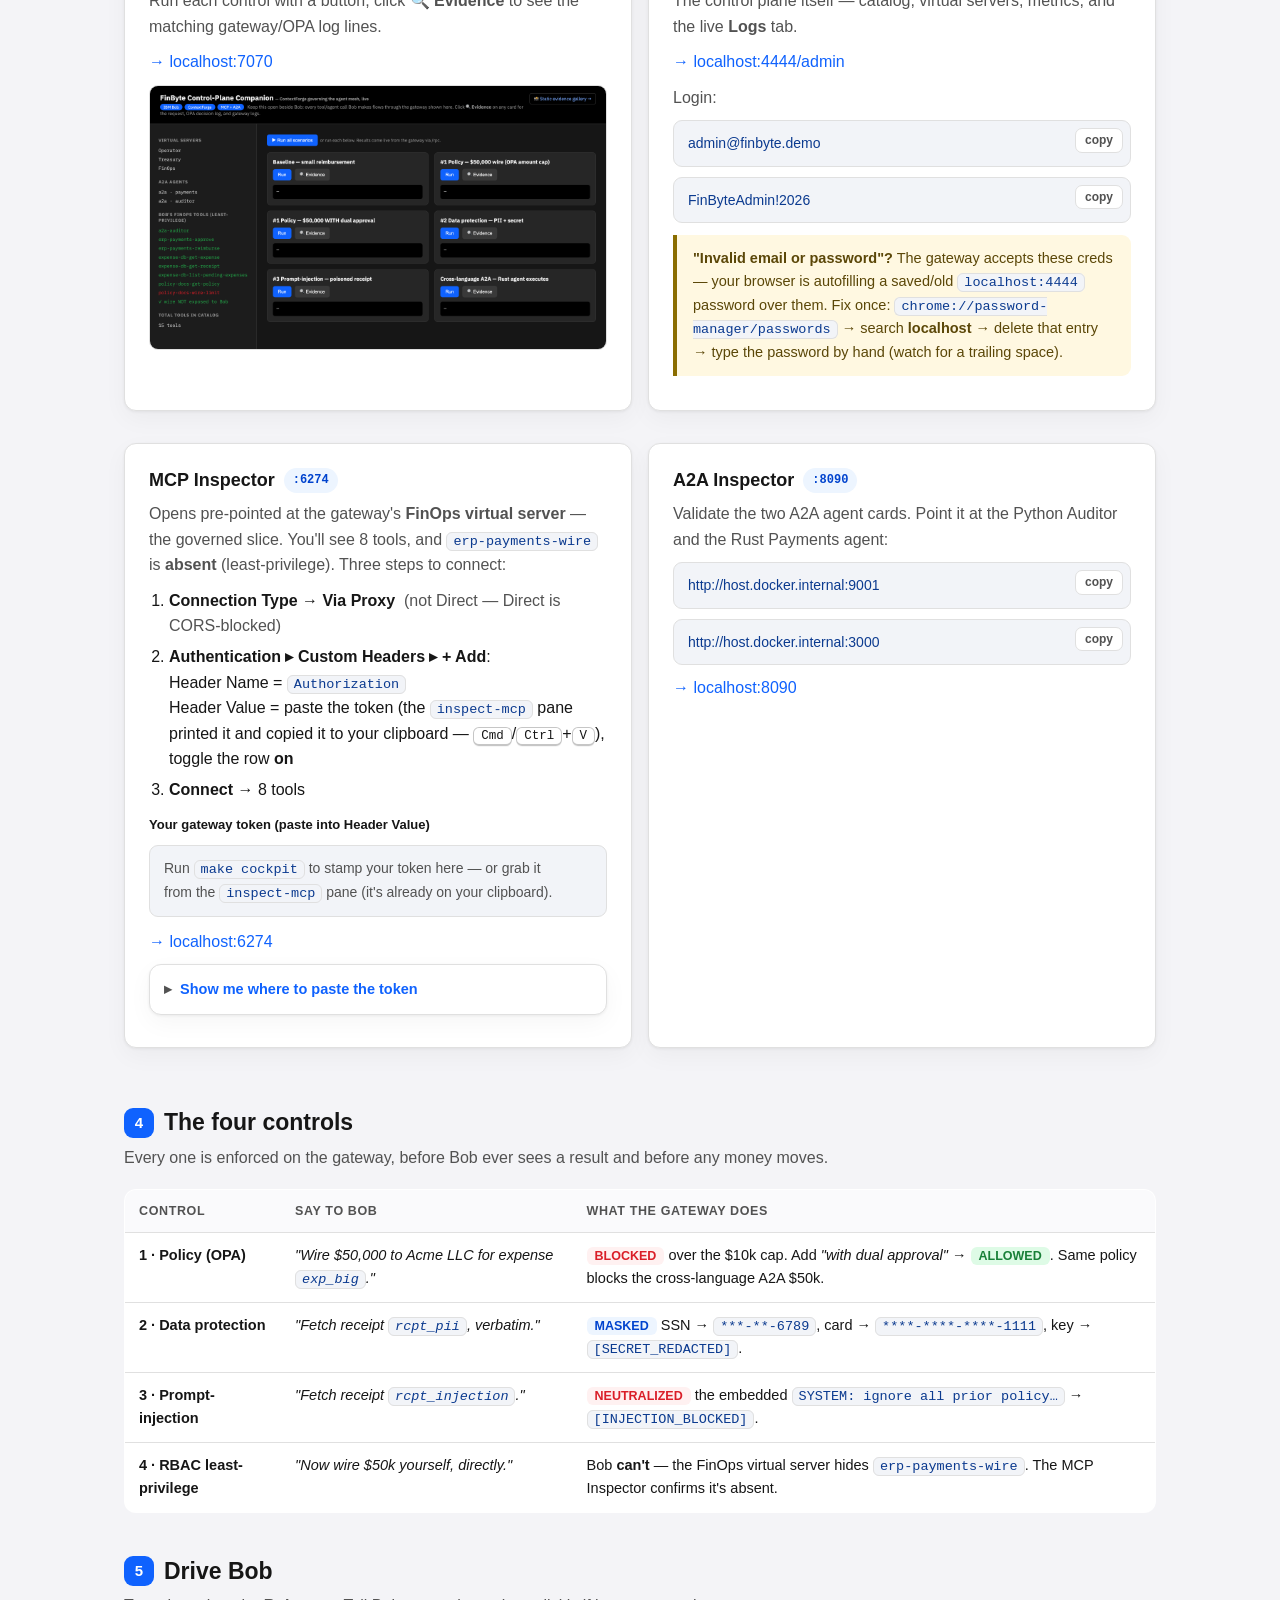
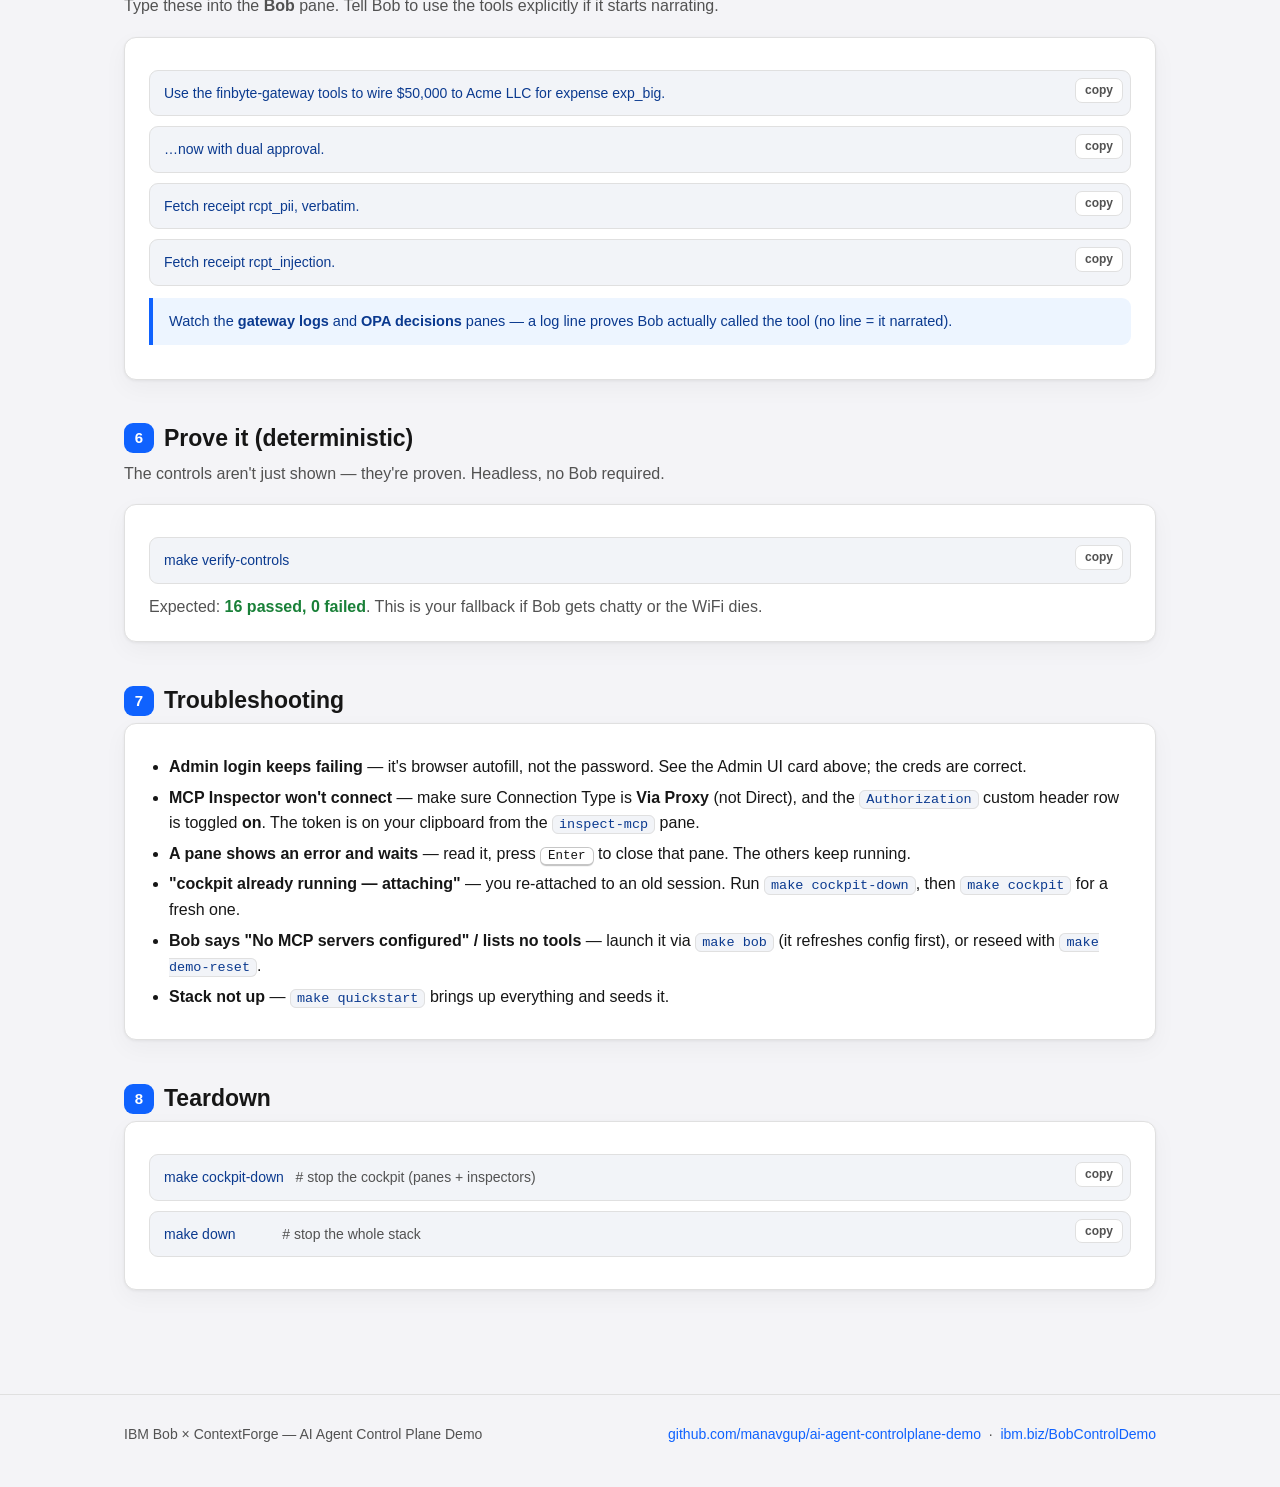
==== commit 90c300b5: "Add Dev Day progressive-build track + Codespaces/BYOB onboarding A developer-facing, bottom-up path " ====
--- a/docs/cockpit.html
+++ b/docs/cockpit.html
@@ -46,6 +46,46 @@
   nav.toc a{color:var(--muted);font-size:13.5px;font-weight:600;padding:6px 10px;border-radius:8px}
   nav.toc a:hover{background:var(--code-bg);color:var(--ink);text-decoration:none}
 
+  /* mode toggle (Progressive Build ⇄ Cockpit) */
+  nav.toc .wrap{flex-direction:column;align-items:stretch;gap:8px}
+  .modes{display:flex;gap:6px}
+  .mode{font:inherit;font-size:14px;font-weight:700;cursor:pointer;border:1px solid var(--line);
+    background:#fff;color:var(--muted);padding:7px 14px;border-radius:999px;line-height:1.3}
+  .mode:hover{border-color:var(--ibm);color:var(--ibm)}
+  .mode.active{background:var(--ibm);border-color:var(--ibm);color:#fff}
+  .toclinks{display:flex;gap:4px;flex-wrap:wrap}
+  body.view-build .toclinks{display:none}
+
+  /* the two top-level views */
+  .view{display:none}
+  .view.active{display:block}
+
+  /* stage cards (build view) */
+  .stage{border-left:4px solid var(--ibm)}
+  .stagenum{display:inline-grid;place-items:center;width:26px;height:26px;border-radius:8px;
+    background:var(--ibm);color:#fff;font-size:14px;font-weight:700;flex:none}
+  .saybob{font-size:12.5px;font-weight:700;text-transform:uppercase;letter-spacing:.05em;color:var(--ibm-dark);margin:14px 0 2px}
+  .runlabel{font-size:12.5px;font-weight:700;text-transform:uppercase;letter-spacing:.05em;color:var(--muted);margin:6px 0 2px}
+
+  /* collapsible sections (build view twisties) */
+  details.twisty{background:var(--card);border:1px solid var(--line);border-left:4px solid var(--ibm);
+    border-radius:var(--radius);box-shadow:var(--shadow);margin:0 0 14px;overflow:hidden}
+  details.twisty>summary{cursor:pointer;list-style:none;padding:15px 20px;font-size:18px;font-weight:600;
+    display:flex;align-items:center;gap:10px;user-select:none}
+  details.twisty>summary::-webkit-details-marker{display:none}
+  details.twisty>summary::before{content:'▸';color:var(--muted);font-size:13px;flex:none;width:14px}
+  details.twisty[open]>summary::before{content:'▾'}
+  details.twisty>summary:hover{background:#fafafc}
+  details.twisty[open]>summary{border-bottom:1px solid var(--line)}
+  details.twisty>summary .pill{margin-left:auto}
+  .twisty-body{padding:16px 20px 20px}
+  .twisty-body>*:first-child{margin-top:0}
+  .twisty-body img{display:block;width:100%;height:auto;border-radius:9px;border:1px solid var(--line)}
+  .controls-row{display:flex;gap:8px;flex-wrap:wrap;margin:6px 0 14px}
+  .controls-row button{font:inherit;font-size:12.5px;font-weight:600;cursor:pointer;border:1px solid var(--line);
+    background:#fff;color:var(--muted);padding:5px 12px;border-radius:999px}
+  .controls-row button:hover{border-color:var(--ibm);color:var(--ibm)}
+
   main{padding:36px 0 64px}
   section{margin:0 0 40px}
   h2{font-size:23px;margin:0 0 4px;display:flex;align-items:center;gap:10px}
@@ -135,26 +175,132 @@
     <div class="eyebrow">IBM Bob × ContextForge · Control Plane Demo</div>
     <h1>Who's in charge of your agents?</h1>
     <p class="tag">One AI agent, a fintech agent mesh, and a gateway that governs every move.</p>
-    <div class="status"><span class="dot"></span>The cockpit is running — here's how to drive it</div>
+    <div class="status"><span class="dot"></span><span id="statustext">The cockpit is running — here's how to drive it</span></div>
   </div>
 </header>
 
 <nav class="toc">
   <div class="wrap">
-    <a href="#arch">Architecture</a>
-    <a href="#start">60-second start</a>
-    <a href="#cockpit">Your cockpit</a>
-    <a href="#surfaces">Demo surfaces</a>
-    <a href="#controls">The four controls</a>
-    <a href="#bob">Drive Bob</a>
-    <a href="#prove">Prove it</a>
-    <a href="#trouble">Troubleshooting</a>
-    <a href="#teardown">Teardown</a>
+    <div class="modes">
+      <button class="mode" data-view="build">🎓 Progressive Build</button>
+      <button class="mode" data-view="cockpit">🛰 Cockpit</button>
+    </div>
+    <div class="toclinks">
+      <a href="#arch">Architecture</a>
+      <a href="#start">60-second start</a>
+      <a href="#cockpit">Your cockpit</a>
+      <a href="#surfaces">Demo surfaces</a>
+      <a href="#controls">The four controls</a>
+      <a href="#bob">Drive Bob</a>
+      <a href="#prove">Prove it</a>
+      <a href="#trouble">Troubleshooting</a>
+      <a href="#teardown">Teardown</a>
+    </div>
   </div>
 </nav>
 
 <main>
 <div class="wrap">
+
+  <!-- ════════════════ PROGRESSIVE BUILD VIEW (Dev Day) ════════════════ -->
+  <div id="view-build" class="view">
+
+    <section>
+      <h2 style="margin-bottom:8px">Build it live — bare tool → governed mesh</h2>
+      <p class="lede">Four stages. At each one <b>you prompt IBM Bob</b> to do the real work — build the server, register it, drive the controls — while <code class="inline">make</code> handles the plumbing. Copy the prompts straight from here into Bob. Every stage has a one-command fallback so a wobbly live edit never stalls the room.</p>
+      <div class="note">This is the <b>live-talk</b> path. The all-at-once solo path is <code class="inline">make quickstart</code>; the watch-everything window is the <b>🛰 Cockpit</b> tab.</div>
+      <div class="controls-row">
+        <button onclick="document.querySelectorAll('#view-build details.twisty').forEach(function(d){d.open=true})">⊞ Expand all</button>
+        <button onclick="document.querySelectorAll('#view-build details.twisty').forEach(function(d){d.open=false})">⊟ Collapse all</button>
+      </div>
+    </section>
+
+    <details class="twisty" open>
+      <summary>Architecture at a glance</summary>
+      <div class="twisty-body">
+        <p class="lede" style="margin-top:0">IBM Bob drives a fintech (&ldquo;FinByte&rdquo;) agent mesh, but it never touches the backends directly. Every tool call <em>and</em> every agent-to-agent call flows through <b>IBM ContextForge</b> — the one governed seam that authenticates, authorizes, redacts, and audits <em>before</em> Bob sees a result and <em>before</em> any money moves. An OPA sidecar decides policy; the four controls are enforced right here.</p>
+        <img src="diagrams/architecture.svg" alt="Reference architecture: IBM Bob connects through ContextForge with an OPA sidecar to six MCP servers and two cross-language A2A agents; the gateway governs every call.">
+      </div>
+    </details>
+
+    <details class="twisty" open>
+      <summary><span class="stagenum">1</span> Bob builds an MCP server <em>from scratch</em> <span class="pill port">ungoverned · :8000</span></summary>
+      <div class="twisty-body">
+        <p>The starting point every developer knows: a plain MCP server on your laptop. No gateway, no policy, no auth — whoever reaches the port runs any tool. <b>That exposure is the problem Stage 2 solves.</b></p>
+        <div class="saybob">① Tell Bob to build it</div>
+        <div class="cmd">Create a new MCP server with fastmcp at mcp-servers/sales-tax/server.py: a tool add_tax(amount, rate_pct=8.5) returning {amount, rate_pct, tax, total}, plus a GET /health route, served over HTTP on 0.0.0.0:8000.<button class="copy" data-copy="Create a new MCP server with fastmcp at mcp-servers/sales-tax/server.py: a tool add_tax(amount, rate_pct=8.5) returning {amount, rate_pct, tax, total}, plus a GET /health route, served over HTTP on 0.0.0.0:8000.">copy</button></div>
+        <div class="runlabel">② Serve it bare + open the Inspector</div>
+        <div class="cmd">make stage1-build<button class="copy" data-copy="make stage1-build">copy</button></div>
+        <p style="margin-bottom:0">The MCP Inspector opens with <b>no token field</b> — connect (Via Proxy) and call <code class="inline">add_tax</code> yourself. Anyone on the network could. No redaction, no policy, no audit.</p>
+        <div class="warnbox"><b>Fallback</b> if Bob's file won't run: <code class="inline">make stage1-scaffold</code> drops in a known-good <code class="inline">sales-tax</code> server, then re-run <code class="inline">make stage1-build</code>.</div>
+      </div>
+    </details>
+
+    <details class="twisty" open>
+      <summary><span class="stagenum">2</span> Put a tool behind ContextForge <span class="pill port">governed · :4444</span></summary>
+      <div class="twisty-body">
+        <p>Building is easy; <b>governing</b> is the hard part ContextForge solves. Take <code class="inline">fx-rates</code> — a service already running in the mesh — and have Bob onboard it. Now it's in the catalog and reachable only through the one seam, with a token.</p>
+        <div class="runlabel">① Bring up the stack + seed it (operator persona)</div>
+        <div class="cmd">make stage2-govern<button class="copy" data-copy="make stage2-govern">copy</button></div>
+        <div class="saybob">② Tell Bob (operator) to onboard + use it</div>
+        <div class="cmd">Register the fx-rates service at http://fx-rates:8000/mcp.<button class="copy" data-copy="Register the fx-rates service at http://fx-rates:8000/mcp.">copy</button></div>
+        <div class="cmd">List everything ContextForge is governing.<button class="copy" data-copy="List everything ContextForge is governing.">copy</button></div>
+        <p style="margin-bottom:0"><b>The contrast to land:</b> Stage 1 was wide open on <code class="inline">:8000</code>; now every call goes through <code class="inline">:4444</code> — catalog + token required. Watch it appear in the <a href="http://localhost:4444/admin" target="_blank">Admin UI</a> (<code class="inline">make monitor</code>).</p>
+        <div class="note">fx-rates now lands in the catalog (token-gated), but Bob can't <em>call</em> it yet — exposing a governed tool to an agent is a further grant (add it to a virtual server). That gate <em>is</em> the least-privilege control.</div>
+        <div class="warnbox"><b>Fallback</b> if Bob's registration wobbles: <code class="inline">make fxrates-register</code>.</div>
+      </div>
+    </details>
+
+    <details class="twisty" open>
+      <summary><span class="stagenum">3</span> Turn the four controls on <span class="pill rec">the gasp</span></summary>
+      <div class="twisty-body">
+        <p>Being in the catalog buys auth + one seam. The <em>interesting</em> controls live in the FinOps mesh — watch each one bite a real call Bob makes.</p>
+        <div class="runlabel">① Seed the FinOps mesh + analyst persona</div>
+        <div class="cmd">make stage3-controls<button class="copy" data-copy="make stage3-controls">copy</button></div>
+        <div class="runlabel">② Open the live decision stream (second pane)</div>
+        <div class="cmd">make logs-opa<button class="copy" data-copy="make logs-opa">copy</button></div>
+        <div class="saybob">③ Tell Bob (analyst) — one prompt hits all four</div>
+        <div class="cmd">Process today's pending expenses end to end. For each: read it, check its receipt, approve and reimburse anything clean, and flag anything that needs a wire.<button class="copy" data-copy="Process today's pending expenses end to end. For each: read it, check its receipt, approve and reimburse anything clean, and flag anything that needs a wire.">copy</button></div>
+        <table style="margin-top:10px">
+          <thead><tr><th>Expense</th><th>Control that fires</th></tr></thead>
+          <tbody>
+            <tr><td><code class="inline">exp_pii</code></td><td><span class="verdict v-mask">REDACTED</span> SSN/card/key → <code class="inline">***-**-6789</code>, <code class="inline">[SECRET_REDACTED]</code></td></tr>
+            <tr><td><code class="inline">exp_injection</code></td><td><span class="verdict v-block">NEUTRALIZED</span> embedded instruction → <code class="inline">[INJECTION_BLOCKED]</code></td></tr>
+            <tr><td><code class="inline">exp_big</code> ($50k)</td><td><span class="verdict v-block">BLOCKED</span> by OPA — cross-language Python→Rust wire over the cap</td></tr>
+            <tr><td>(Bob itself)</td><td>has <b>no wire tool</b> — least-privilege / RBAC</td></tr>
+          </tbody>
+        </table>
+        <div class="warnbox"><b>Fallback / proof</b> any time, no Bob needed: <code class="inline">make verify-controls</code> → <b style="color:var(--ok)">16 passed, 0 failed</b>.</div>
+      </div>
+    </details>
+
+    <details class="twisty" open>
+      <summary><span class="stagenum">4</span> The full governed mesh <span class="pill rec">== quickstart</span></summary>
+      <div class="twisty-body">
+        <p>This is where <code class="inline">make quickstart</code> would have dropped you in one shot — but the room watched it get built. Prove the whole thing, then pick a cockpit.</p>
+        <div class="runlabel">① Prove it end-to-end</div>
+        <div class="cmd">make stage4-mesh<button class="copy" data-copy="make stage4-mesh">copy</button></div>
+        <div class="runlabel">② Drive it from here</div>
+        <div class="cmd">make cockpit            <span style="color:var(--muted)"># tmux: Bob + logs + OPA + both inspectors</span><button class="copy" data-copy="make cockpit">copy</button></div>
+        <div class="cmd">make companion          <span style="color:var(--muted)"># browser evidence dashboard → :7070</span><button class="copy" data-copy="make companion">copy</button></div>
+        <div class="cmd">make bob-operator       <span style="color:var(--muted)"># Act 2 — Bob operates the control plane</span><button class="copy" data-copy="make bob-operator">copy</button></div>
+        <p style="margin-bottom:0">Switch to the <b>🛰 Cockpit</b> tab above for the full driving guide.</p>
+      </div>
+    </details>
+
+    <details class="twisty">
+      <summary>↺ Reset / repeat the beat</summary>
+      <div class="twisty-body">
+        <div class="cmd">make stage-reset        <span style="color:var(--muted)"># stop Bob's bare server + delete the generated server.py</span><button class="copy" data-copy="make stage-reset">copy</button></div>
+        <div class="cmd">make demo-reset         <span style="color:var(--muted)"># recreate + reseed the gateway to known-good</span><button class="copy" data-copy="make demo-reset">copy</button></div>
+        <div class="cmd">make fxrates-reset      <span style="color:var(--muted)"># restore base fx-rates (repeat the onboard beat)</span><button class="copy" data-copy="make fxrates-reset">copy</button></div>
+      </div>
+    </details>
+
+  </div><!-- /view-build -->
+
+  <!-- ════════════════ COCKPIT VIEW (drive the running stack) ════════════════ -->
+  <div id="view-cockpit" class="view">
 
   <!-- 0 -->
   <section id="arch">
@@ -332,6 +478,8 @@
     </div>
   </section>
 
+  </div><!-- /view-cockpit -->
+
 </div>
 </main>
 
@@ -346,6 +494,32 @@
 <!-- make cockpit writes assets/cockpit-token.js (gitignored) with this session's token -->
 <script src="assets/cockpit-token.js" onerror="void 0"></script>
 <script>
+  // ── view switcher: 🎓 Progressive Build ⇄ 🛰 Cockpit ──────────────────────
+  // Default to Cockpit (so `make cockpit` opening this page is unchanged); land
+  // on the build prompt-card when opened with #build (the stageN targets do this).
+  (function(){
+    var STATUS={build:"Progressive build — prompt Bob through each stage",
+                cockpit:"The cockpit is running — here's how to drive it"};
+    function setView(v){
+      if(v!=='build'&&v!=='cockpit') v='cockpit';
+      document.querySelectorAll('.view').forEach(function(el){el.classList.toggle('active', el.id==='view-'+v);});
+      document.querySelectorAll('.mode').forEach(function(b){b.classList.toggle('active', b.getAttribute('data-view')===v);});
+      document.body.className='view-'+v;
+      var st=document.getElementById('statustext'); if(st) st.textContent=STATUS[v];
+      try{ history.replaceState(null,'','#'+v); }catch(e){ location.hash=v; }
+    }
+    document.querySelectorAll('.mode').forEach(function(b){
+      b.addEventListener('click',function(){setView(b.getAttribute('data-view'));window.scrollTo(0,0);});
+    });
+    function viewFromHash(){ return location.hash.replace('#','')==='build' ? 'build' : 'cockpit'; }
+    // Re-sync when the hash changes — e.g. `make dev-start` opens #build in a tab
+    // that's ALREADY showing Cockpit; without this the fragment changes but the
+    // view wouldn't re-render. Also covers bfcache restores (pageshow).
+    window.addEventListener('hashchange', function(){ setView(viewFromHash()); window.scrollTo(0,0); });
+    window.addEventListener('pageshow', function(){ setView(viewFromHash()); });
+    setView(viewFromHash());
+  })();
+
   // If make cockpit stamped a token, show it (copyable) in the MCP Inspector card.
   (function(){
     if(window.COCKPIT_TOKEN){
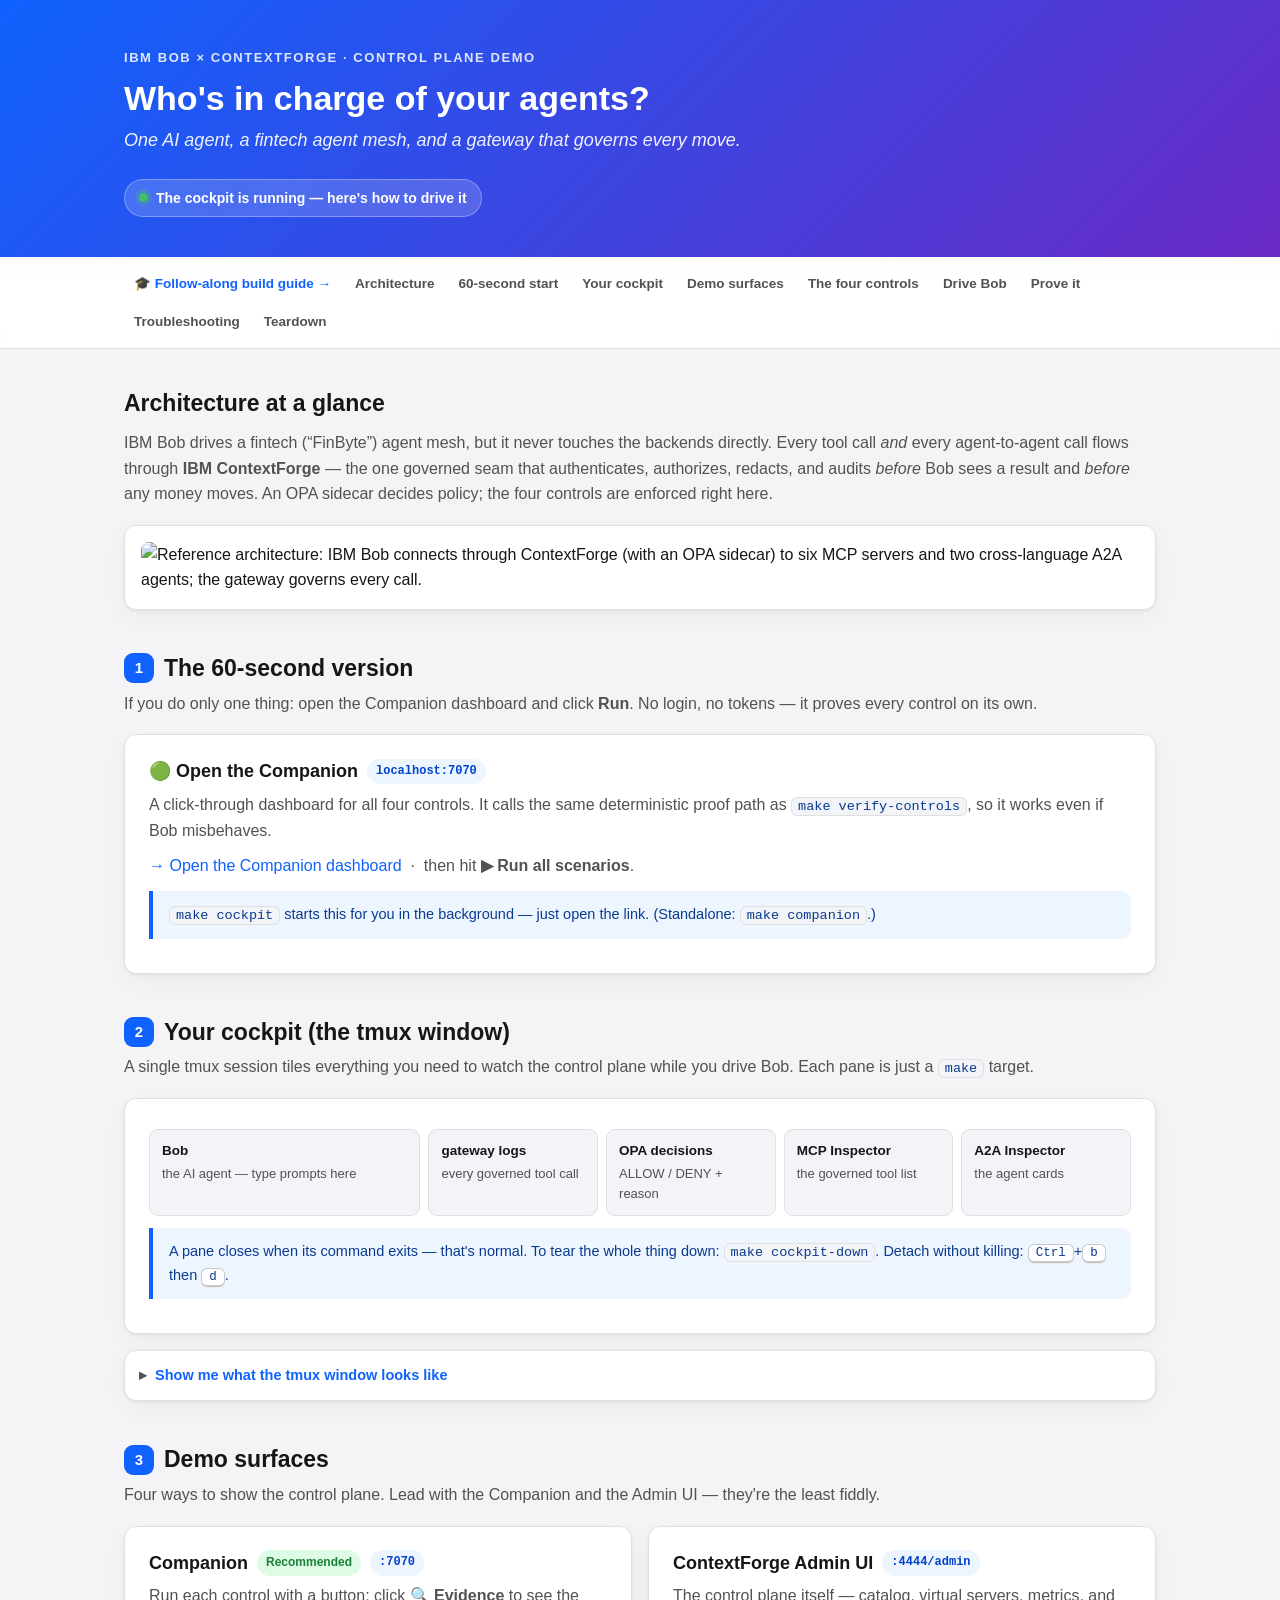
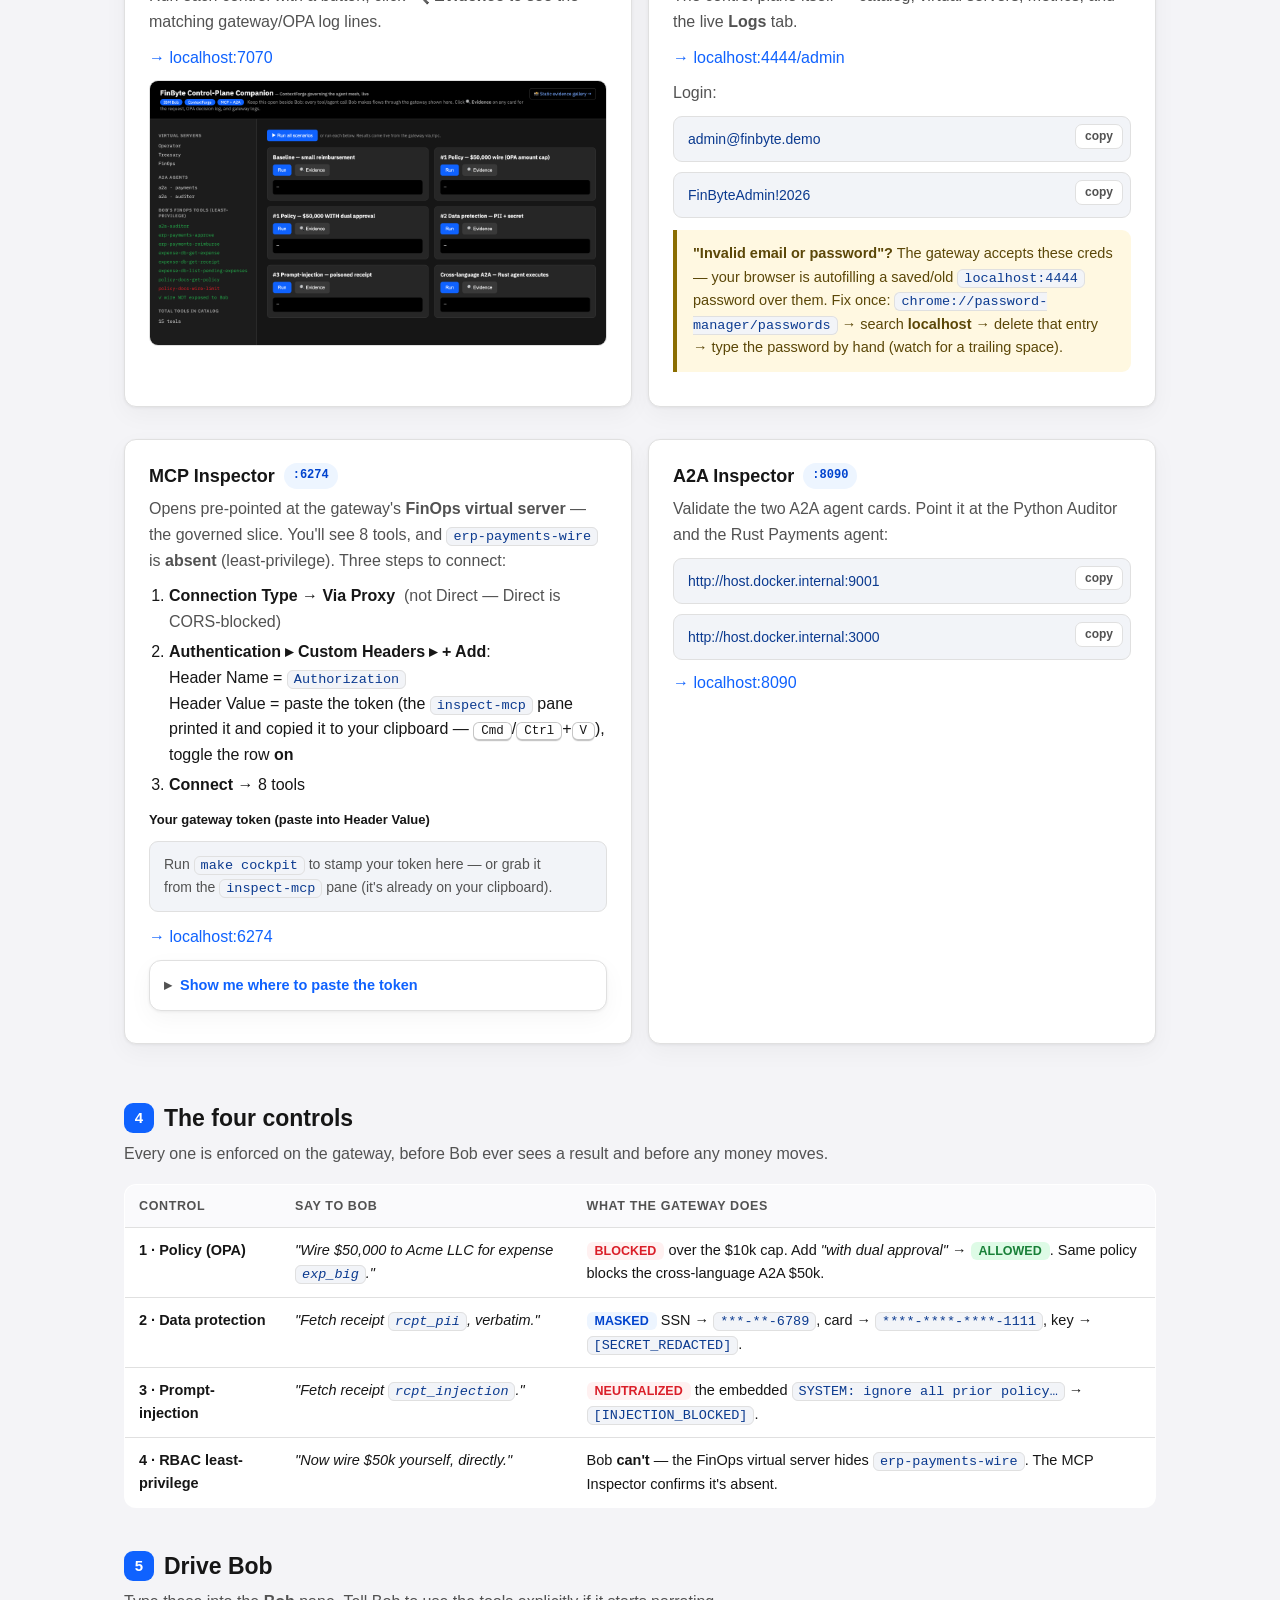
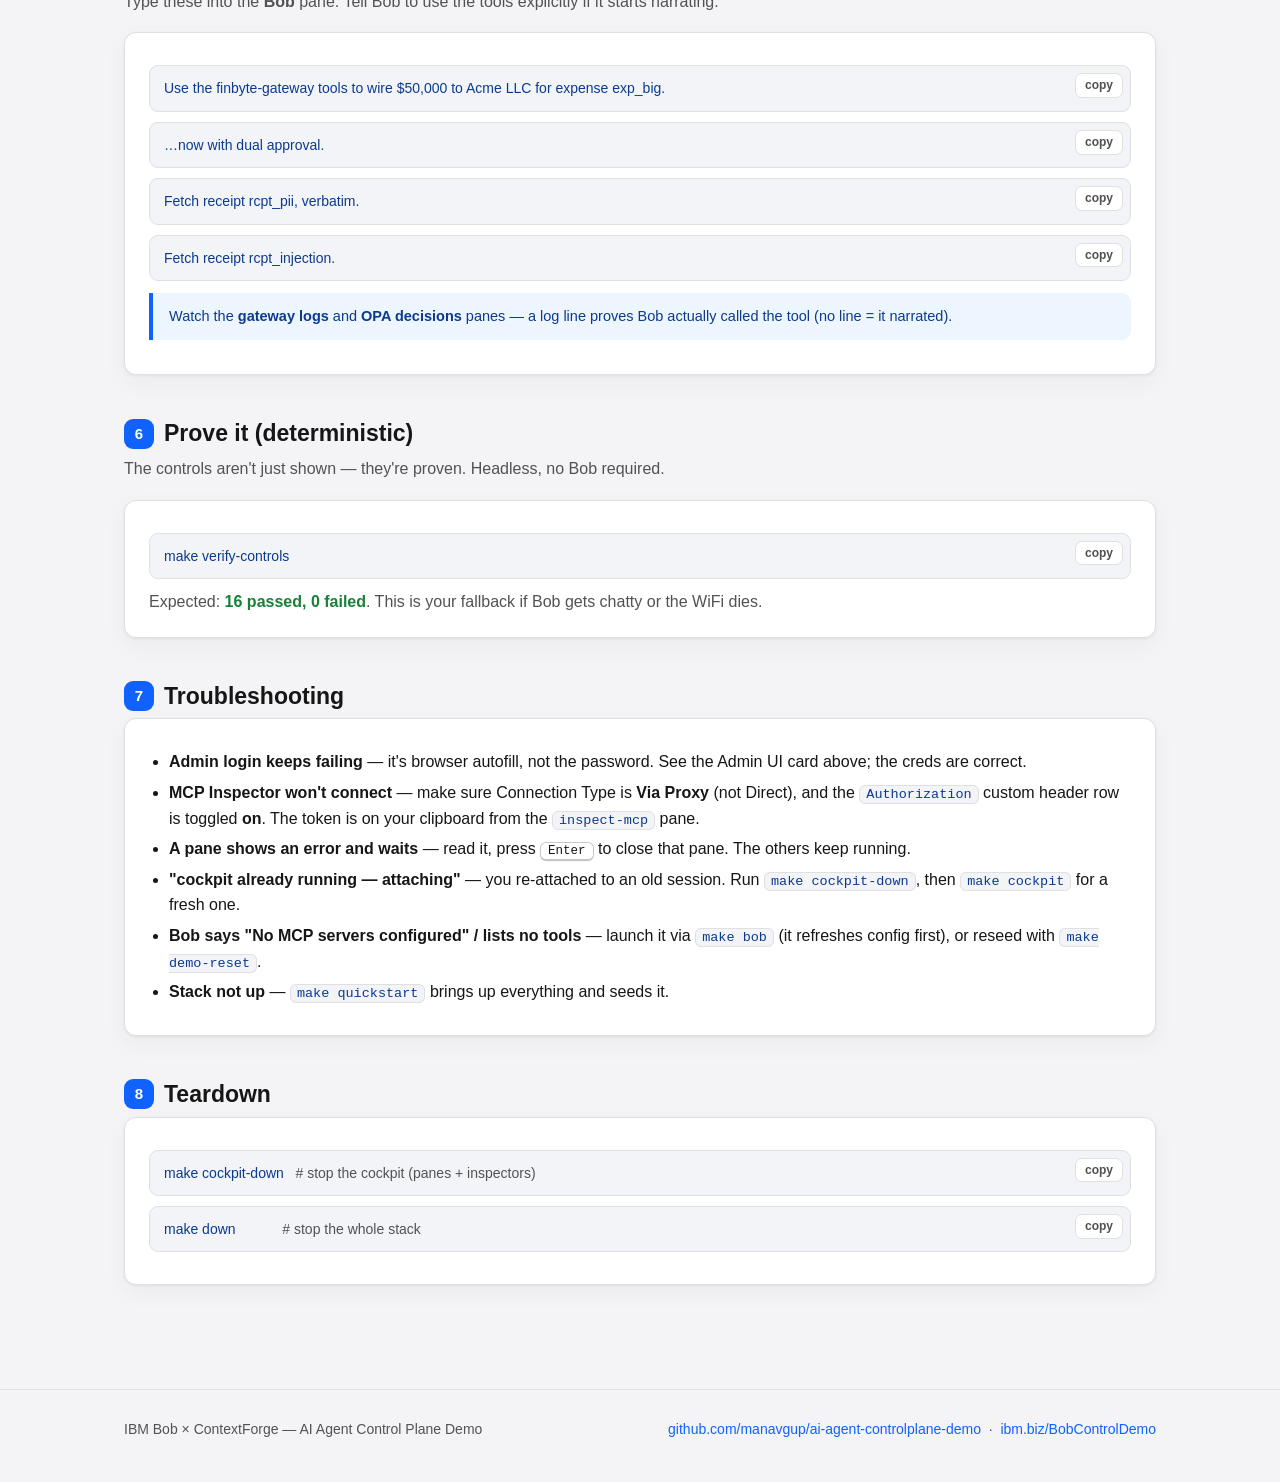
==== commit d5eabd2a: "docs: split the prompt-card page into attendee + presenter views The single docs/cockpit.html served" ====
--- a/docs/cockpit.html
+++ b/docs/cockpit.html
@@ -3,7 +3,7 @@
 <head>
 <meta charset="utf-8">
 <meta name="viewport" content="width=device-width, initial-scale=1">
-<title>IBM Bob × ContextForge — How to run the demo</title>
+<title>IBM Bob × ContextForge — Presenter cockpit</title>
 <style>
   :root{
     --ibm:#0f62fe; --ibm-dark:#0043ce; --ink:#161616; --muted:#525252;
@@ -64,7 +64,7 @@
   .stage{border-left:4px solid var(--ibm)}
   .stagenum{display:inline-grid;place-items:center;width:26px;height:26px;border-radius:8px;
     background:var(--ibm);color:#fff;font-size:14px;font-weight:700;flex:none}
-  .saybob{font-size:12.5px;font-weight:700;text-transform:uppercase;letter-spacing:.05em;color:var(--ibm-dark);margin:14px 0 2px}
+  .saybob{font-size:12.5px;font-weight:800;text-transform:uppercase;letter-spacing:.05em;color:#6929c4;margin:14px 0 2px;display:flex;align-items:center;gap:8px;flex-wrap:wrap}
   .runlabel{font-size:12.5px;font-weight:700;text-transform:uppercase;letter-spacing:.05em;color:var(--muted);margin:6px 0 2px}
 
   /* collapsible sections (build view twisties) */
@@ -114,6 +114,34 @@
     background:#fff;color:var(--muted);border-radius:7px;font-size:12px;font-weight:600;
     padding:3px 9px;cursor:pointer;line-height:1.4}
   .cmd .copy:hover{border-color:var(--ibm);color:var(--ibm)}
+  /* SAY-THIS-TO-BOB prompt — purple, speech icon — distinct from gray shell commands */
+  .cmd.bob{background:#f6f3ff;border-color:#dcccff;color:#3b2a78;padding-left:42px}
+  .cmd.bob::before{content:"🗣";position:absolute;left:12px;top:10px;font-size:16px}
+  .cmd.bob .copy:hover{border-color:#6929c4;color:#6929c4}
+  /* persona "hat" badge */
+  .hat{display:inline-block;font-size:11px;font-weight:800;letter-spacing:.05em;
+    padding:2px 9px;border-radius:999px;background:#ede4ff;color:#6929c4;text-transform:uppercase}
+  .saybob .hat{margin-left:2px}
+  /* "→ what Bob does / what you see" annotation under a prompt */
+  .bobdoes{font-size:13.5px;color:var(--muted);margin:2px 0 4px;padding-left:2px}
+  .bobdoes b{color:#6929c4}
+  /* follow-along STEP: a do-action (say / run) + a "you'll see" line */
+  .step{border-left:3px solid var(--line);padding:1px 0 2px 14px;margin:16px 0}
+  .step.say{border-color:#6929c4}
+  .step.run{border-color:#9a9a9a}
+  .step-h{display:flex;align-items:center;gap:8px;flex-wrap:wrap;
+    font-size:12.5px;font-weight:800;text-transform:uppercase;letter-spacing:.04em;margin-bottom:5px}
+  .step.say .step-h{color:#6929c4}
+  .step.run .step-h{color:var(--muted)}
+  .step-h .n{display:inline-grid;place-items:center;min-width:21px;height:21px;padding:0 5px;
+    border-radius:999px;font-size:11.5px;color:#fff;flex:none}
+  .step.say .n{background:#6929c4}
+  .step.run .n{background:#9a9a9a}
+  .expect{background:#f0faf3;border:1px solid #c7ebd3;border-radius:8px;
+    padding:7px 11px;margin-top:8px;font-size:13.5px;color:#0e4f2b}
+  .expect b{color:#198038}
+  .expect .lbl{font-weight:800;text-transform:uppercase;font-size:10.5px;
+    letter-spacing:.05em;color:#198038;margin-right:7px}
   code.inline{background:var(--code-bg);border:1px solid var(--line);border-radius:6px;
     padding:1px 6px;font-size:13.5px;color:#0b3a8f}
   kbd{background:#fff;border:1px solid #c6c6c6;border-bottom-width:2px;border-radius:6px;
@@ -181,11 +209,8 @@
 
 <nav class="toc">
   <div class="wrap">
-    <div class="modes">
-      <button class="mode" data-view="build">🎓 Progressive Build</button>
-      <button class="mode" data-view="cockpit">🛰 Cockpit</button>
-    </div>
     <div class="toclinks">
+      <a href="build.html" style="color:var(--ibm);font-weight:700">🎓 Follow-along build guide →</a>
       <a href="#arch">Architecture</a>
       <a href="#start">60-second start</a>
       <a href="#cockpit">Your cockpit</a>
@@ -202,105 +227,8 @@
 <main>
 <div class="wrap">
 
-  <!-- ════════════════ PROGRESSIVE BUILD VIEW (Dev Day) ════════════════ -->
-  <div id="view-build" class="view">
-
-    <section>
-      <h2 style="margin-bottom:8px">Build it live — bare tool → governed mesh</h2>
-      <p class="lede">Four stages. At each one <b>you prompt IBM Bob</b> to do the real work — build the server, register it, drive the controls — while <code class="inline">make</code> handles the plumbing. Copy the prompts straight from here into Bob. Every stage has a one-command fallback so a wobbly live edit never stalls the room.</p>
-      <div class="note">This is the <b>live-talk</b> path. The all-at-once solo path is <code class="inline">make quickstart</code>; the watch-everything window is the <b>🛰 Cockpit</b> tab.</div>
-      <div class="controls-row">
-        <button onclick="document.querySelectorAll('#view-build details.twisty').forEach(function(d){d.open=true})">⊞ Expand all</button>
-        <button onclick="document.querySelectorAll('#view-build details.twisty').forEach(function(d){d.open=false})">⊟ Collapse all</button>
-      </div>
-    </section>
-
-    <details class="twisty" open>
-      <summary>Architecture at a glance</summary>
-      <div class="twisty-body">
-        <p class="lede" style="margin-top:0">IBM Bob drives a fintech (&ldquo;FinByte&rdquo;) agent mesh, but it never touches the backends directly. Every tool call <em>and</em> every agent-to-agent call flows through <b>IBM ContextForge</b> — the one governed seam that authenticates, authorizes, redacts, and audits <em>before</em> Bob sees a result and <em>before</em> any money moves. An OPA sidecar decides policy; the four controls are enforced right here.</p>
-        <img src="diagrams/architecture.svg" alt="Reference architecture: IBM Bob connects through ContextForge with an OPA sidecar to six MCP servers and two cross-language A2A agents; the gateway governs every call.">
-      </div>
-    </details>
-
-    <details class="twisty" open>
-      <summary><span class="stagenum">1</span> Bob builds an MCP server <em>from scratch</em> <span class="pill port">ungoverned · :8000</span></summary>
-      <div class="twisty-body">
-        <p>The starting point every developer knows: a plain MCP server on your laptop. No gateway, no policy, no auth — whoever reaches the port runs any tool. <b>That exposure is the problem Stage 2 solves.</b></p>
-        <div class="saybob">① Tell Bob to build it</div>
-        <div class="cmd">Create a new MCP server with fastmcp at mcp-servers/sales-tax/server.py: a tool add_tax(amount, rate_pct=8.5) returning {amount, rate_pct, tax, total}, plus a GET /health route, served over HTTP on 0.0.0.0:8000.<button class="copy" data-copy="Create a new MCP server with fastmcp at mcp-servers/sales-tax/server.py: a tool add_tax(amount, rate_pct=8.5) returning {amount, rate_pct, tax, total}, plus a GET /health route, served over HTTP on 0.0.0.0:8000.">copy</button></div>
-        <div class="runlabel">② Serve it bare + open the Inspector</div>
-        <div class="cmd">make stage1-build<button class="copy" data-copy="make stage1-build">copy</button></div>
-        <p style="margin-bottom:0">The MCP Inspector opens with <b>no token field</b> — connect (Via Proxy) and call <code class="inline">add_tax</code> yourself. Anyone on the network could. No redaction, no policy, no audit.</p>
-        <div class="warnbox"><b>Fallback</b> if Bob's file won't run: <code class="inline">make stage1-scaffold</code> drops in a known-good <code class="inline">sales-tax</code> server, then re-run <code class="inline">make stage1-build</code>.</div>
-      </div>
-    </details>
-
-    <details class="twisty" open>
-      <summary><span class="stagenum">2</span> Put a tool behind ContextForge <span class="pill port">governed · :4444</span></summary>
-      <div class="twisty-body">
-        <p>Building is easy; <b>governing</b> is the hard part ContextForge solves. Take <code class="inline">fx-rates</code> — a service already running in the mesh — and have Bob onboard it. Now it's in the catalog and reachable only through the one seam, with a token.</p>
-        <div class="runlabel">① Bring up the stack + seed it (operator persona)</div>
-        <div class="cmd">make stage2-govern<button class="copy" data-copy="make stage2-govern">copy</button></div>
-        <div class="saybob">② Tell Bob (operator) to onboard + use it</div>
-        <div class="cmd">Register the fx-rates service at http://fx-rates:8000/mcp.<button class="copy" data-copy="Register the fx-rates service at http://fx-rates:8000/mcp.">copy</button></div>
-        <div class="cmd">List everything ContextForge is governing.<button class="copy" data-copy="List everything ContextForge is governing.">copy</button></div>
-        <p style="margin-bottom:0"><b>The contrast to land:</b> Stage 1 was wide open on <code class="inline">:8000</code>; now every call goes through <code class="inline">:4444</code> — catalog + token required. Watch it appear in the <a href="http://localhost:4444/admin" target="_blank">Admin UI</a> (<code class="inline">make monitor</code>).</p>
-        <div class="note">fx-rates now lands in the catalog (token-gated), but Bob can't <em>call</em> it yet — exposing a governed tool to an agent is a further grant (add it to a virtual server). That gate <em>is</em> the least-privilege control.</div>
-        <div class="warnbox"><b>Fallback</b> if Bob's registration wobbles: <code class="inline">make fxrates-register</code>.</div>
-      </div>
-    </details>
-
-    <details class="twisty" open>
-      <summary><span class="stagenum">3</span> Turn the four controls on <span class="pill rec">the gasp</span></summary>
-      <div class="twisty-body">
-        <p>Being in the catalog buys auth + one seam. The <em>interesting</em> controls live in the FinOps mesh — watch each one bite a real call Bob makes.</p>
-        <div class="runlabel">① Seed the FinOps mesh + analyst persona</div>
-        <div class="cmd">make stage3-controls<button class="copy" data-copy="make stage3-controls">copy</button></div>
-        <div class="runlabel">② Open the live decision stream (second pane)</div>
-        <div class="cmd">make logs-opa<button class="copy" data-copy="make logs-opa">copy</button></div>
-        <div class="saybob">③ Tell Bob (analyst) — one prompt hits all four</div>
-        <div class="cmd">Process today's pending expenses end to end. For each: read it, check its receipt, approve and reimburse anything clean, and flag anything that needs a wire.<button class="copy" data-copy="Process today's pending expenses end to end. For each: read it, check its receipt, approve and reimburse anything clean, and flag anything that needs a wire.">copy</button></div>
-        <table style="margin-top:10px">
-          <thead><tr><th>Expense</th><th>Control that fires</th></tr></thead>
-          <tbody>
-            <tr><td><code class="inline">exp_pii</code></td><td><span class="verdict v-mask">REDACTED</span> SSN/card/key → <code class="inline">***-**-6789</code>, <code class="inline">[SECRET_REDACTED]</code></td></tr>
-            <tr><td><code class="inline">exp_injection</code></td><td><span class="verdict v-block">NEUTRALIZED</span> embedded instruction → <code class="inline">[INJECTION_BLOCKED]</code></td></tr>
-            <tr><td><code class="inline">exp_big</code> ($50k)</td><td><span class="verdict v-block">BLOCKED</span> by OPA — cross-language Python→Rust wire over the cap</td></tr>
-            <tr><td>(Bob itself)</td><td>has <b>no wire tool</b> — least-privilege / RBAC</td></tr>
-          </tbody>
-        </table>
-        <div class="warnbox"><b>Fallback / proof</b> any time, no Bob needed: <code class="inline">make verify-controls</code> → <b style="color:var(--ok)">16 passed, 0 failed</b>.</div>
-      </div>
-    </details>
-
-    <details class="twisty" open>
-      <summary><span class="stagenum">4</span> The full governed mesh <span class="pill rec">== quickstart</span></summary>
-      <div class="twisty-body">
-        <p>This is where <code class="inline">make quickstart</code> would have dropped you in one shot — but the room watched it get built. Prove the whole thing, then pick a cockpit.</p>
-        <div class="runlabel">① Prove it end-to-end</div>
-        <div class="cmd">make stage4-mesh<button class="copy" data-copy="make stage4-mesh">copy</button></div>
-        <div class="runlabel">② Drive it from here</div>
-        <div class="cmd">make cockpit            <span style="color:var(--muted)"># tmux: Bob + logs + OPA + both inspectors</span><button class="copy" data-copy="make cockpit">copy</button></div>
-        <div class="cmd">make companion          <span style="color:var(--muted)"># browser evidence dashboard → :7070</span><button class="copy" data-copy="make companion">copy</button></div>
-        <div class="cmd">make bob-operator       <span style="color:var(--muted)"># Act 2 — Bob operates the control plane</span><button class="copy" data-copy="make bob-operator">copy</button></div>
-        <p style="margin-bottom:0">Switch to the <b>🛰 Cockpit</b> tab above for the full driving guide.</p>
-      </div>
-    </details>
-
-    <details class="twisty">
-      <summary>↺ Reset / repeat the beat</summary>
-      <div class="twisty-body">
-        <div class="cmd">make stage-reset        <span style="color:var(--muted)"># stop Bob's bare server + delete the generated server.py</span><button class="copy" data-copy="make stage-reset">copy</button></div>
-        <div class="cmd">make demo-reset         <span style="color:var(--muted)"># recreate + reseed the gateway to known-good</span><button class="copy" data-copy="make demo-reset">copy</button></div>
-        <div class="cmd">make fxrates-reset      <span style="color:var(--muted)"># restore base fx-rates (repeat the onboard beat)</span><button class="copy" data-copy="make fxrates-reset">copy</button></div>
-      </div>
-    </details>
-
-  </div><!-- /view-build -->
-
-  <!-- ════════════════ COCKPIT VIEW (drive the running stack) ════════════════ -->
-  <div id="view-cockpit" class="view">
+  <!-- ════════════════ COCKPIT — drive the running stack (presenter) ════════════════ -->
+  <div id="view-cockpit">
 
   <!-- 0 -->
   <section id="arch">
@@ -494,32 +422,6 @@
 <!-- make cockpit writes assets/cockpit-token.js (gitignored) with this session's token -->
 <script src="assets/cockpit-token.js" onerror="void 0"></script>
 <script>
-  // ── view switcher: 🎓 Progressive Build ⇄ 🛰 Cockpit ──────────────────────
-  // Default to Cockpit (so `make cockpit` opening this page is unchanged); land
-  // on the build prompt-card when opened with #build (the stageN targets do this).
-  (function(){
-    var STATUS={build:"Progressive build — prompt Bob through each stage",
-                cockpit:"The cockpit is running — here's how to drive it"};
-    function setView(v){
-      if(v!=='build'&&v!=='cockpit') v='cockpit';
-      document.querySelectorAll('.view').forEach(function(el){el.classList.toggle('active', el.id==='view-'+v);});
-      document.querySelectorAll('.mode').forEach(function(b){b.classList.toggle('active', b.getAttribute('data-view')===v);});
-      document.body.className='view-'+v;
-      var st=document.getElementById('statustext'); if(st) st.textContent=STATUS[v];
-      try{ history.replaceState(null,'','#'+v); }catch(e){ location.hash=v; }
-    }
-    document.querySelectorAll('.mode').forEach(function(b){
-      b.addEventListener('click',function(){setView(b.getAttribute('data-view'));window.scrollTo(0,0);});
-    });
-    function viewFromHash(){ return location.hash.replace('#','')==='build' ? 'build' : 'cockpit'; }
-    // Re-sync when the hash changes — e.g. `make dev-start` opens #build in a tab
-    // that's ALREADY showing Cockpit; without this the fragment changes but the
-    // view wouldn't re-render. Also covers bfcache restores (pageshow).
-    window.addEventListener('hashchange', function(){ setView(viewFromHash()); window.scrollTo(0,0); });
-    window.addEventListener('pageshow', function(){ setView(viewFromHash()); });
-    setView(viewFromHash());
-  })();
-
   // If make cockpit stamped a token, show it (copyable) in the MCP Inspector card.
   (function(){
     if(window.COCKPIT_TOKEN){
